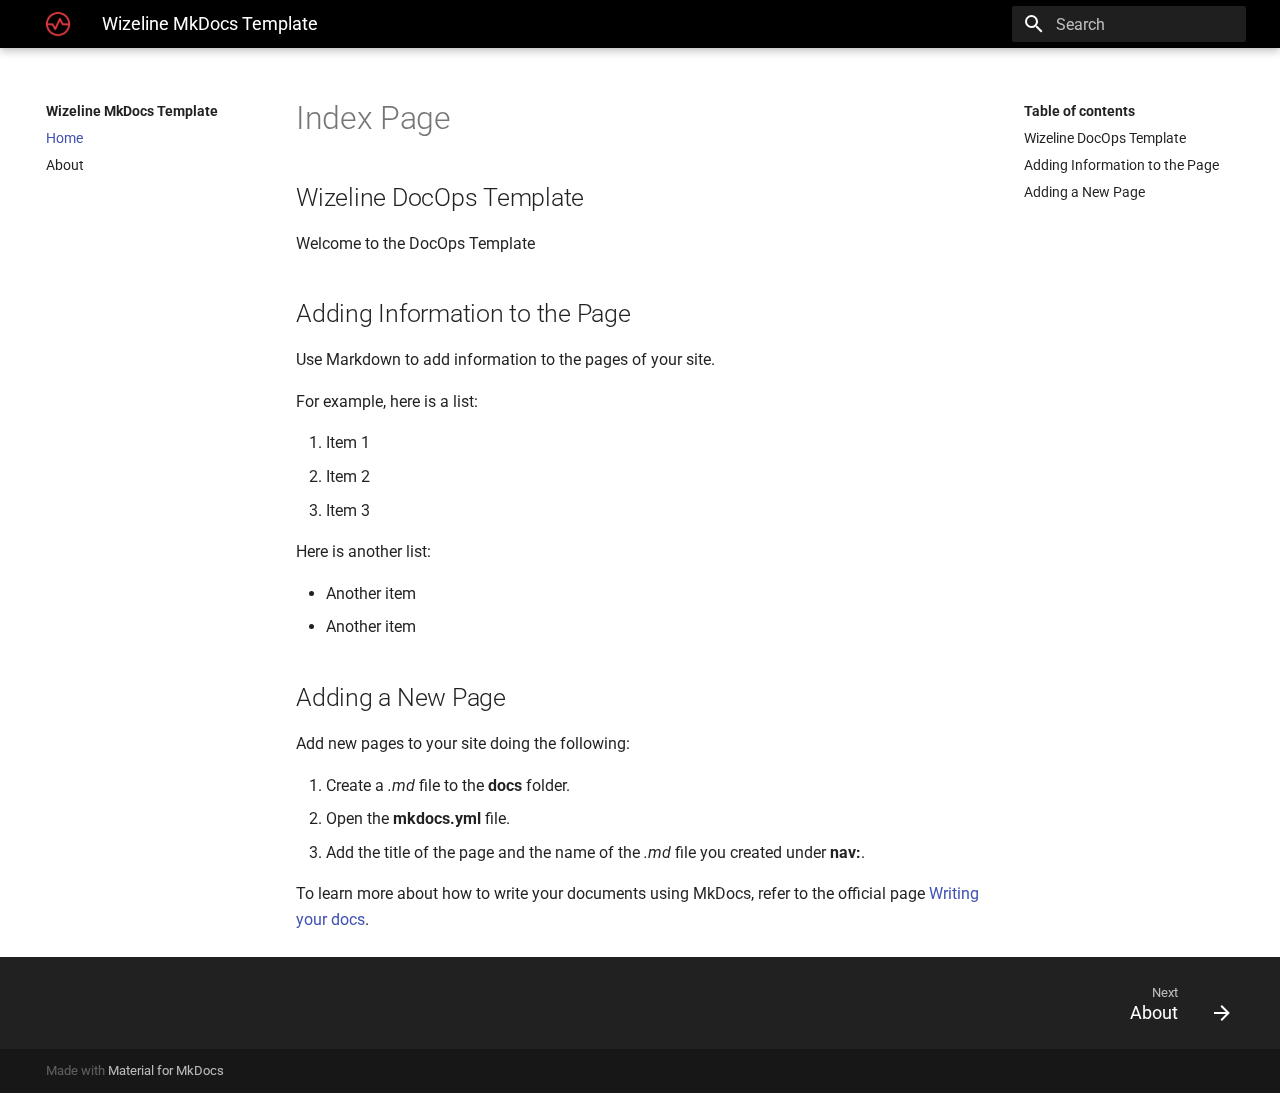
==== docs/index.html @ ec0a1965 "added site files and git ignore" ====
<!doctype html>
<html lang="en" class="no-js">
  <head>
    
      <meta charset="utf-8">
      <meta name="viewport" content="width=device-width,initial-scale=1">
      
      
      
      
      <link rel="icon" href="assets/images/favicon.png">
      <meta name="generator" content="mkdocs-1.1.2, mkdocs-material-7.1.0">
    
    
      
        <title>Wizeline MkDocs Template</title>
      
    
    
      <link rel="stylesheet" href="assets/stylesheets/main.33e2939f.min.css">
      
        
        <link rel="stylesheet" href="assets/stylesheets/palette.ef6f36e2.min.css">
        
          
          
          <meta name="theme-color" content="#000000">
        
      
    
    
    
      
        
        <link rel="preconnect" href="https://fonts.gstatic.com" crossorigin>
        <link rel="stylesheet" href="https://fonts.googleapis.com/css?family=Roboto:300,400,400i,700%7CRoboto+Mono&display=fallback">
        <style>:root{--md-text-font-family:"Roboto";--md-code-font-family:"Roboto Mono"}</style>
      
    
    
    
    
      
    
    
  </head>
  
  
    
    
    
    
    
    <body dir="ltr" data-md-color-scheme="" data-md-color-primary="black" data-md-color-accent="indigo">
  
    
    <script>function __prefix(e){return new URL(".",location).pathname+"."+e}function __get(e,t=localStorage){return JSON.parse(t.getItem(__prefix(e)))}</script>
    
    <input class="md-toggle" data-md-toggle="drawer" type="checkbox" id="__drawer" autocomplete="off">
    <input class="md-toggle" data-md-toggle="search" type="checkbox" id="__search" autocomplete="off">
    <label class="md-overlay" for="__drawer"></label>
    <div data-md-component="skip">
      
        
        <a href="#index-page" class="md-skip">
          Skip to content
        </a>
      
    </div>
    <div data-md-component="announce">
      
    </div>
    
      <header class="md-header" data-md-component="header">
  <nav class="md-header__inner md-grid" aria-label="Header">
    <a href="." title="Wizeline MkDocs Template" class="md-header__button md-logo" aria-label="Wizeline MkDocs Template" data-md-component="logo">
      
  <img src="images/wizeline_isotype.png" alt="logo">

    </a>
    <label class="md-header__button md-icon" for="__drawer">
      <svg xmlns="http://www.w3.org/2000/svg" viewBox="0 0 24 24"><path d="M3 6h18v2H3V6m0 5h18v2H3v-2m0 5h18v2H3v-2z"/></svg>
    </label>
    <div class="md-header__title" data-md-component="header-title">
      <div class="md-header__ellipsis">
        <div class="md-header__topic">
          <span class="md-ellipsis">
            Wizeline MkDocs Template
          </span>
        </div>
        <div class="md-header__topic" data-md-component="header-topic">
          <span class="md-ellipsis">
            
              Home
            
          </span>
        </div>
      </div>
    </div>
    
    
    
      <label class="md-header__button md-icon" for="__search">
        <svg xmlns="http://www.w3.org/2000/svg" viewBox="0 0 24 24"><path d="M9.5 3A6.5 6.5 0 0 1 16 9.5c0 1.61-.59 3.09-1.56 4.23l.27.27h.79l5 5-1.5 1.5-5-5v-.79l-.27-.27A6.516 6.516 0 0 1 9.5 16 6.5 6.5 0 0 1 3 9.5 6.5 6.5 0 0 1 9.5 3m0 2C7 5 5 7 5 9.5S7 14 9.5 14 14 12 14 9.5 12 5 9.5 5z"/></svg>
      </label>
      
<div class="md-search" data-md-component="search" role="dialog">
  <label class="md-search__overlay" for="__search"></label>
  <div class="md-search__inner" role="search">
    <form class="md-search__form" name="search">
      <input type="text" class="md-search__input" name="query" aria-label="Search" placeholder="Search" autocapitalize="off" autocorrect="off" autocomplete="off" spellcheck="false" data-md-component="search-query" data-md-state="active" required>
      <label class="md-search__icon md-icon" for="__search">
        <svg xmlns="http://www.w3.org/2000/svg" viewBox="0 0 24 24"><path d="M9.5 3A6.5 6.5 0 0 1 16 9.5c0 1.61-.59 3.09-1.56 4.23l.27.27h.79l5 5-1.5 1.5-5-5v-.79l-.27-.27A6.516 6.516 0 0 1 9.5 16 6.5 6.5 0 0 1 3 9.5 6.5 6.5 0 0 1 9.5 3m0 2C7 5 5 7 5 9.5S7 14 9.5 14 14 12 14 9.5 12 5 9.5 5z"/></svg>
        <svg xmlns="http://www.w3.org/2000/svg" viewBox="0 0 24 24"><path d="M20 11v2H8l5.5 5.5-1.42 1.42L4.16 12l7.92-7.92L13.5 5.5 8 11h12z"/></svg>
      </label>
      <button type="reset" class="md-search__icon md-icon" aria-label="Clear" tabindex="-1">
        <svg xmlns="http://www.w3.org/2000/svg" viewBox="0 0 24 24"><path d="M19 6.41 17.59 5 12 10.59 6.41 5 5 6.41 10.59 12 5 17.59 6.41 19 12 13.41 17.59 19 19 17.59 13.41 12 19 6.41z"/></svg>
      </button>
    </form>
    <div class="md-search__output">
      <div class="md-search__scrollwrap" data-md-scrollfix>
        <div class="md-search-result" data-md-component="search-result">
          <div class="md-search-result__meta">
            Initializing search
          </div>
          <ol class="md-search-result__list"></ol>
        </div>
      </div>
    </div>
  </div>
</div>
    
    
  </nav>
</header>
    
    <div class="md-container" data-md-component="container">
      
      
        
      
      <main class="md-main" data-md-component="main">
        <div class="md-main__inner md-grid">
          
            
              
              <div class="md-sidebar md-sidebar--primary" data-md-component="sidebar" data-md-type="navigation" >
                <div class="md-sidebar__scrollwrap">
                  <div class="md-sidebar__inner">
                    


<nav class="md-nav md-nav--primary" aria-label="Navigation" data-md-level="0">
  <label class="md-nav__title" for="__drawer">
    <a href="." title="Wizeline MkDocs Template" class="md-nav__button md-logo" aria-label="Wizeline MkDocs Template" data-md-component="logo">
      
  <img src="images/wizeline_isotype.png" alt="logo">

    </a>
    Wizeline MkDocs Template
  </label>
  
  <ul class="md-nav__list" data-md-scrollfix>
    
      
      
      

  
  
    
  
  
    <li class="md-nav__item md-nav__item--active">
      
      <input class="md-nav__toggle md-toggle" data-md-toggle="toc" type="checkbox" id="__toc">
      
        
      
      
        <label class="md-nav__link md-nav__link--active" for="__toc">
          Home
          <span class="md-nav__icon md-icon"></span>
        </label>
      
      <a href="." class="md-nav__link md-nav__link--active">
        Home
      </a>
      
        
<nav class="md-nav md-nav--secondary" aria-label="Table of contents">
  
  
    
  
  
    <label class="md-nav__title" for="__toc">
      <span class="md-nav__icon md-icon"></span>
      Table of contents
    </label>
    <ul class="md-nav__list" data-md-component="toc" data-md-scrollfix>
      
        <li class="md-nav__item">
  <a href="#wizeline-docops-template" class="md-nav__link">
    Wizeline DocOps Template
  </a>
  
</li>
      
        <li class="md-nav__item">
  <a href="#adding-information-to-the-page" class="md-nav__link">
    Adding Information to the Page
  </a>
  
</li>
      
        <li class="md-nav__item">
  <a href="#adding-a-new-page" class="md-nav__link">
    Adding a New Page
  </a>
  
</li>
      
    </ul>
  
</nav>
      
    </li>
  

    
      
      
      

  
  
  
    <li class="md-nav__item">
      <a href="about/" class="md-nav__link">
        About
      </a>
    </li>
  

    
  </ul>
</nav>
                  </div>
                </div>
              </div>
            
            
              
              <div class="md-sidebar md-sidebar--secondary" data-md-component="sidebar" data-md-type="toc" >
                <div class="md-sidebar__scrollwrap">
                  <div class="md-sidebar__inner">
                    
<nav class="md-nav md-nav--secondary" aria-label="Table of contents">
  
  
    
  
  
    <label class="md-nav__title" for="__toc">
      <span class="md-nav__icon md-icon"></span>
      Table of contents
    </label>
    <ul class="md-nav__list" data-md-component="toc" data-md-scrollfix>
      
        <li class="md-nav__item">
  <a href="#wizeline-docops-template" class="md-nav__link">
    Wizeline DocOps Template
  </a>
  
</li>
      
        <li class="md-nav__item">
  <a href="#adding-information-to-the-page" class="md-nav__link">
    Adding Information to the Page
  </a>
  
</li>
      
        <li class="md-nav__item">
  <a href="#adding-a-new-page" class="md-nav__link">
    Adding a New Page
  </a>
  
</li>
      
    </ul>
  
</nav>
                  </div>
                </div>
              </div>
            
          
          <div class="md-content" data-md-component="content">
            <article class="md-content__inner md-typeset">
              
                
                
                <h1 id="index-page">Index Page</h1>
<h2 id="wizeline-docops-template">Wizeline DocOps Template</h2>
<p>Welcome to the DocOps Template</p>
<h2 id="adding-information-to-the-page">Adding Information to the Page</h2>
<p>Use Markdown to add information to the pages of your site.</p>
<p>For example, here is a list:</p>
<ol>
<li>Item 1</li>
<li>Item 2</li>
<li>Item 3</li>
</ol>
<p>Here is another list:</p>
<ul>
<li>Another item</li>
<li>Another item</li>
</ul>
<h2 id="adding-a-new-page">Adding a New Page</h2>
<p>Add new pages to your site doing the following:</p>
<ol>
<li>Create a <em>.md</em> file to the <strong>docs</strong> folder.</li>
<li>Open the <strong>mkdocs.yml</strong> file.</li>
<li>Add the title of the page and the name of the <em>.md</em> file you created under <strong>nav:</strong>.</li>
</ol>
<p>To learn more about how to write your documents using MkDocs, refer to the official page <a href="https://www.mkdocs.org/user-guide/writing-your-docs/">Writing your docs</a>.</p>
                
              
              
                


              
            </article>
          </div>
        </div>
        
      </main>
      
        
<footer class="md-footer">
  
    <nav class="md-footer__inner md-grid" aria-label="Footer">
      
      
        <a href="about/" class="md-footer__link md-footer__link--next" rel="next">
          <div class="md-footer__title">
            <div class="md-ellipsis">
              <span class="md-footer__direction">
                Next
              </span>
              About
            </div>
          </div>
          <div class="md-footer__button md-icon">
            <svg xmlns="http://www.w3.org/2000/svg" viewBox="0 0 24 24"><path d="M4 11v2h12l-5.5 5.5 1.42 1.42L19.84 12l-7.92-7.92L10.5 5.5 16 11H4z"/></svg>
          </div>
        </a>
      
    </nav>
  
  <div class="md-footer-meta md-typeset">
    <div class="md-footer-meta__inner md-grid">
      <div class="md-footer-copyright">
        
        Made with
        <a href="https://squidfunk.github.io/mkdocs-material/" target="_blank" rel="noopener">
          Material for MkDocs
        </a>
        
      </div>
      
    </div>
  </div>
</footer>
      
    </div>
    <div class="md-dialog" data-md-component="dialog">
      <div class="md-dialog__inner md-typeset"></div>
    </div>
    <script id="__config" type="application/json">{"base": ".", "features": [], "translations": {"clipboard.copy": "Copy to clipboard", "clipboard.copied": "Copied to clipboard", "search.config.lang": "en", "search.config.pipeline": "trimmer, stopWordFilter", "search.config.separator": "[\\s\\-]+", "search.placeholder": "Search", "search.result.placeholder": "Type to start searching", "search.result.none": "No matching documents", "search.result.one": "1 matching document", "search.result.other": "# matching documents", "search.result.more.one": "1 more on this page", "search.result.more.other": "# more on this page", "search.result.term.missing": "Missing"}, "search": "assets/javascripts/workers/search.fe42c31b.min.js", "version": null}</script>
    
    
      <script src="assets/javascripts/bundle.d892486b.min.js"></script>
      
    
  </body>
</html>
---- docs/assets/stylesheets/main.33e2939f.min.css ----
@charset "UTF-8";html{box-sizing:border-box;-webkit-text-size-adjust:none;-ms-text-size-adjust:none;text-size-adjust:none}*,:after,:before{box-sizing:inherit}body{margin:0}a,button,input,label{-webkit-tap-highlight-color:transparent}a{color:inherit;text-decoration:none}hr{display:block;box-sizing:initial;height:.05rem;padding:0;overflow:visible;border:0}small{font-size:80%}sub,sup{line-height:1em}img{border-style:none}table{border-collapse:initial;border-spacing:0}td,th{font-weight:400;vertical-align:top}button{margin:0;padding:0;font-size:inherit;background:transparent;border:0}input{border:0;outline:none}:root{--md-default-fg-color:rgba(0,0,0,0.87);--md-default-fg-color--light:rgba(0,0,0,0.54);--md-default-fg-color--lighter:rgba(0,0,0,0.32);--md-default-fg-color--lightest:rgba(0,0,0,0.07);--md-default-bg-color:#fff;--md-default-bg-color--light:hsla(0,0%,100%,0.7);--md-default-bg-color--lighter:hsla(0,0%,100%,0.3);--md-default-bg-color--lightest:hsla(0,0%,100%,0.12);--md-primary-fg-color:#4051b5;--md-primary-fg-color--light:#5d6cc0;--md-primary-fg-color--dark:#303fa1;--md-primary-bg-color:#fff;--md-primary-bg-color--light:hsla(0,0%,100%,0.7);--md-accent-fg-color:#526cfe;--md-accent-fg-color--transparent:rgba(83,108,254,0.1);--md-accent-bg-color:#fff;--md-accent-bg-color--light:hsla(0,0%,100%,0.7)}:root>*{--md-code-fg-color:#36464e;--md-code-bg-color:#f5f5f5;--md-code-hl-color:rgba(255,255,0,0.5);--md-code-hl-number-color:#d52a2a;--md-code-hl-special-color:#db1457;--md-code-hl-function-color:#a846b9;--md-code-hl-constant-color:#6e59d9;--md-code-hl-keyword-color:#3f6ec6;--md-code-hl-string-color:#1c7d4d;--md-code-hl-name-color:var(--md-code-fg-color);--md-code-hl-operator-color:var(--md-default-fg-color--light);--md-code-hl-punctuation-color:var(--md-default-fg-color--light);--md-code-hl-comment-color:var(--md-default-fg-color--light);--md-code-hl-generic-color:var(--md-default-fg-color--light);--md-code-hl-variable-color:var(--md-default-fg-color--light);--md-typeset-color:var(--md-default-fg-color);--md-typeset-a-color:var(--md-primary-fg-color);--md-typeset-mark-color:rgba(255,255,0,0.5);--md-typeset-del-color:rgba(245,80,61,0.15);--md-typeset-ins-color:rgba(11,213,112,0.15);--md-typeset-kbd-color:#fafafa;--md-typeset-kbd-accent-color:#fff;--md-typeset-kbd-border-color:#b8b8b8;--md-admonition-fg-color:var(--md-default-fg-color);--md-admonition-bg-color:var(--md-default-bg-color);--md-footer-fg-color:#fff;--md-footer-fg-color--light:hsla(0,0%,100%,0.7);--md-footer-fg-color--lighter:hsla(0,0%,100%,0.3);--md-footer-bg-color:rgba(0,0,0,0.87);--md-footer-bg-color--dark:rgba(0,0,0,0.32)}.md-icon svg{display:block;width:1.2rem;height:1.2rem;fill:currentColor}body{-webkit-font-smoothing:antialiased;-moz-osx-font-smoothing:grayscale}body,input{font-feature-settings:"kern","liga";font-family:var(--md-text-font-family,_),-apple-system,BlinkMacSystemFont,Helvetica,Arial,sans-serif}body,code,input,kbd,pre{color:var(--md-typeset-color)}code,kbd,pre{font-feature-settings:"kern";font-family:var(--md-code-font-family,_),SFMono-Regular,Consolas,Menlo,monospace}:root{--md-typeset-table--ascending:url("data:image/svg+xml;charset=utf-8,<svg xmlns='http://www.w3.org/2000/svg' viewBox='0 0 24 24'><path d='M11 4h2v12l5.5-5.5 1.42 1.42L12 19.84l-7.92-7.92L5.5 10.5 11 16V4z'/></svg>");--md-typeset-table--descending:url("data:image/svg+xml;charset=utf-8,<svg xmlns='http://www.w3.org/2000/svg' viewBox='0 0 24 24'><path d='M13 20h-2V8l-5.5 5.5-1.42-1.42L12 4.16l7.92 7.92-1.42 1.42L13 8v12z'/></svg>")}.md-typeset{font-size:.8rem;line-height:1.6;-webkit-print-color-adjust:exact;color-adjust:exact}@media print{.md-typeset{font-size:.68rem}}.md-typeset blockquote,.md-typeset dl,.md-typeset figure,.md-typeset ol,.md-typeset pre,.md-typeset ul{display:flow-root;margin:1em 0}.md-typeset h1{margin:0 0 1.25em;color:var(--md-default-fg-color--light);font-size:2em;line-height:1.3}.md-typeset h1,.md-typeset h2{font-weight:300;letter-spacing:-.01em}.md-typeset h2{margin:1.6em 0 .64em;font-size:1.5625em;line-height:1.4}.md-typeset h3{margin:1.6em 0 .8em;font-weight:400;font-size:1.25em;line-height:1.5;letter-spacing:-.01em}.md-typeset h2+h3{margin-top:.8em}.md-typeset h4{margin:1em 0;font-weight:700;letter-spacing:-.01em}.md-typeset h5,.md-typeset h6{margin:1.25em 0;color:var(--md-default-fg-color--light);font-weight:700;font-size:.8em;letter-spacing:-.01em}.md-typeset h5{text-transform:uppercase}.md-typeset hr{display:flow-root;margin:1.5em 0;border-bottom:.05rem solid var(--md-default-fg-color--lightest)}.md-typeset a{color:var(--md-typeset-a-color);word-break:break-word}.md-typeset a,.md-typeset a:before{transition:color 125ms}.md-typeset a:focus,.md-typeset a:hover{color:var(--md-accent-fg-color)}.md-typeset code,.md-typeset kbd,.md-typeset pre{color:var(--md-code-fg-color);direction:ltr}@media print{.md-typeset code,.md-typeset kbd,.md-typeset pre{white-space:pre-wrap}}.md-typeset code{padding:0 .2941176471em;font-size:.85em;word-break:break-word;background-color:var(--md-code-bg-color);border-radius:.1rem;-webkit-box-decoration-break:clone;box-decoration-break:clone}.md-typeset code:not(.focus-visible){outline:none;-webkit-tap-highlight-color:transparent}.md-typeset h1 code,.md-typeset h2 code,.md-typeset h3 code,.md-typeset h4 code,.md-typeset h5 code,.md-typeset h6 code{margin:initial;padding:initial;background-color:initial;box-shadow:none}.md-typeset a code{color:currentColor}.md-typeset pre{position:relative;line-height:1.4}.md-typeset pre>code{display:block;margin:0;padding:.7720588235em 1.1764705882em;overflow:auto;word-break:normal;box-shadow:none;-webkit-box-decoration-break:slice;box-decoration-break:slice;touch-action:auto;scrollbar-width:thin;scrollbar-color:var(--md-default-fg-color--lighter) transparent}.md-typeset pre>code:hover{scrollbar-color:var(--md-accent-fg-color) transparent}.md-typeset pre>code::-webkit-scrollbar{width:.2rem;height:.2rem}.md-typeset pre>code::-webkit-scrollbar-thumb{background-color:var(--md-default-fg-color--lighter)}.md-typeset pre>code::-webkit-scrollbar-thumb:hover{background-color:var(--md-accent-fg-color)}@media screen and (max-width:44.9375em){.md-typeset>pre{margin:1em -.8rem}.md-typeset>pre code{border-radius:0}}.md-typeset kbd{display:inline-block;padding:0 .6666666667em;color:var(--md-default-fg-color);font-size:.75em;vertical-align:text-top;word-break:break-word;background-color:var(--md-typeset-kbd-color);border-radius:.1rem;box-shadow:0 .1rem 0 .05rem var(--md-typeset-kbd-border-color),0 .1rem 0 var(--md-typeset-kbd-border-color),0 -.1rem .2rem var(--md-typeset-kbd-accent-color) inset}.md-typeset mark{color:inherit;word-break:break-word;background-color:var(--md-typeset-mark-color);-webkit-box-decoration-break:clone;box-decoration-break:clone}.md-typeset abbr{text-decoration:none;border-bottom:.05rem dotted var(--md-default-fg-color--light);cursor:help}@media (hover:none){.md-typeset abbr{position:relative}.md-typeset abbr[title]:focus:after,.md-typeset abbr[title]:hover:after{box-shadow:0 2px 2px 0 rgba(0,0,0,.14),0 1px 5px 0 rgba(0,0,0,.12),0 3px 1px -2px rgba(0,0,0,.2);position:absolute;left:0;display:inline-block;width:auto;min-width:-webkit-max-content;min-width:-moz-max-content;min-width:max-content;max-width:80%;margin-top:2em;padding:.2rem .3rem;color:var(--md-default-bg-color);font-size:.7rem;background-color:var(--md-default-fg-color);border-radius:.1rem;content:attr(title)}}.md-typeset small{opacity:.75}.md-typeset sub,.md-typeset sup{margin-left:.078125em}[dir=rtl] .md-typeset sub,[dir=rtl] .md-typeset sup{margin-right:.078125em;margin-left:0}.md-typeset blockquote{padding-left:.6rem;color:var(--md-default-fg-color--light);border-left:.2rem solid var(--md-default-fg-color--lighter)}[dir=rtl] .md-typeset blockquote{padding-right:.6rem;padding-left:0;border-right:.2rem solid var(--md-default-fg-color--lighter);border-left:initial}.md-typeset ul{list-style-type:disc}.md-typeset ol,.md-typeset ul{margin-left:.625em;padding:0}[dir=rtl] .md-typeset ol,[dir=rtl] .md-typeset ul{margin-right:.625em;margin-left:0}.md-typeset ol ol,.md-typeset ul ol{list-style-type:lower-alpha}.md-typeset ol ol ol,.md-typeset ul ol ol{list-style-type:lower-roman}.md-typeset ol li,.md-typeset ul li{margin-bottom:.5em;margin-left:1.25em}[dir=rtl] .md-typeset ol li,[dir=rtl] .md-typeset ul li{margin-right:1.25em;margin-left:0}.md-typeset ol li blockquote,.md-typeset ol li p,.md-typeset ul li blockquote,.md-typeset ul li p{margin:.5em 0}.md-typeset ol li:last-child,.md-typeset ul li:last-child{margin-bottom:0}.md-typeset ol li ol,.md-typeset ol li ul,.md-typeset ul li ol,.md-typeset ul li ul{margin:.5em 0 .5em .625em}[dir=rtl] .md-typeset ol li ol,[dir=rtl] .md-typeset ol li ul,[dir=rtl] .md-typeset ul li ol,[dir=rtl] .md-typeset ul li ul{margin-right:.625em;margin-left:0}.md-typeset dd{margin:1em 0 1.5em 1.875em}[dir=rtl] .md-typeset dd{margin-right:1.875em;margin-left:0}.md-typeset img,.md-typeset svg{max-width:100%;height:auto}.md-typeset img[align=left],.md-typeset svg[align=left]{margin:1em 1em 1em 0}.md-typeset img[align=right],.md-typeset svg[align=right]{margin:1em 0 1em 1em}.md-typeset img[align]:only-child,.md-typeset svg[align]:only-child{margin-top:0}.md-typeset figure{width:-webkit-fit-content;width:-moz-fit-content;width:fit-content;max-width:100%;margin:0 auto;text-align:center}.md-typeset figure img{display:block}.md-typeset figcaption{max-width:24rem;margin:1em auto 2em;font-style:italic}.md-typeset iframe{max-width:100%}.md-typeset table:not([class]){display:inline-block;max-width:100%;overflow:auto;font-size:.64rem;background-color:var(--md-default-bg-color);border-radius:.1rem;box-shadow:0 .2rem .5rem rgba(0,0,0,.05),0 0 .05rem rgba(0,0,0,.1);touch-action:auto}@media print{.md-typeset table:not([class]){display:table}}.md-typeset table:not([class])+*{margin-top:1.5em}.md-typeset table:not([class]) td>:first-child,.md-typeset table:not([class]) th>:first-child{margin-top:0}.md-typeset table:not([class]) td>:last-child,.md-typeset table:not([class]) th>:last-child{margin-bottom:0}.md-typeset table:not([class]) td:not([align]),.md-typeset table:not([class]) th:not([align]){text-align:left}[dir=rtl] .md-typeset table:not([class]) td:not([align]),[dir=rtl] .md-typeset table:not([class]) th:not([align]){text-align:right}.md-typeset table:not([class]) th{min-width:5rem;padding:.9375em 1.25em;color:var(--md-default-bg-color);vertical-align:top;background-color:var(--md-default-fg-color--light)}.md-typeset table:not([class]) th a{color:inherit}.md-typeset table:not([class]) td{padding:.9375em 1.25em;vertical-align:top;border-top:.05rem solid var(--md-default-fg-color--lightest)}.md-typeset table:not([class]) tr{transition:background-color 125ms}.md-typeset table:not([class]) tr:hover{background-color:rgba(0,0,0,.035);box-shadow:0 .05rem 0 var(--md-default-bg-color) inset}.md-typeset table:not([class]) tr:first-child td{border-top:0}.md-typeset table:not([class]) a{word-break:normal}.md-typeset table th[role=columnheader]{cursor:pointer}.md-typeset table th[role=columnheader]:after{display:inline-block;width:1.2em;height:1.2em;margin-left:.5em;vertical-align:sub;-webkit-mask-repeat:no-repeat;mask-repeat:no-repeat;-webkit-mask-size:contain;mask-size:contain;content:""}.md-typeset table th[role=columnheader][aria-sort=ascending]:after{background-color:currentColor;-webkit-mask-image:var(--md-typeset-table--ascending);mask-image:var(--md-typeset-table--ascending)}.md-typeset table th[role=columnheader][aria-sort=descending]:after{background-color:currentColor;-webkit-mask-image:var(--md-typeset-table--descending);mask-image:var(--md-typeset-table--descending)}.md-typeset__scrollwrap{margin:1em -.8rem;overflow-x:auto;touch-action:auto}.md-typeset__table{display:inline-block;margin-bottom:.5em;padding:0 .8rem}@media print{.md-typeset__table{display:block}}html .md-typeset__table table{display:table;width:100%;margin:0;overflow:hidden}html{height:100%;overflow-x:hidden;font-size:125%}@media screen and (min-width:100em){html{font-size:137.5%}}@media screen and (min-width:125em){html{font-size:150%}}body{position:relative;display:flex;flex-direction:column;width:100%;min-height:100%;font-size:.5rem;background-color:var(--md-default-bg-color)}@media print{body{display:block}}@media screen and (max-width:59.9375em){body[data-md-state=lock]{position:fixed}}.md-grid{max-width:61rem;margin-right:auto;margin-left:auto}.md-container{display:flex;flex-direction:column;flex-grow:1}@media print{.md-container{display:block}}.md-main{flex-grow:1}.md-main__inner{display:flex;height:100%;margin-top:1.5rem}.md-ellipsis{overflow:hidden;white-space:nowrap;text-overflow:ellipsis}.md-toggle{display:none}.md-option{position:absolute;width:0;height:0;opacity:0}.md-option:checked+label:not([hidden]){display:block}.md-option.focus-visible+label{outline-style:auto}.md-skip{position:fixed;z-index:-1;margin:.5rem;padding:.3rem .5rem;color:var(--md-default-bg-color);font-size:.64rem;background-color:var(--md-default-fg-color);border-radius:.1rem;transform:translateY(.4rem);opacity:0}.md-skip:focus{z-index:10;transform:translateY(0);opacity:1;transition:transform .25s cubic-bezier(.4,0,.2,1),opacity 175ms 75ms}@page{margin:25mm}.md-announce{overflow:auto;background-color:var(--md-footer-bg-color)}@media print{.md-announce{display:none}}.md-announce__inner{margin:.6rem auto;padding:0 .8rem;color:var(--md-footer-fg-color);font-size:.7rem}:root{--md-clipboard-icon:url("data:image/svg+xml;charset=utf-8,<svg xmlns='http://www.w3.org/2000/svg' viewBox='0 0 24 24'><path d='M19 21H8V7h11m0-2H8a2 2 0 0 0-2 2v14a2 2 0 0 0 2 2h11a2 2 0 0 0 2-2V7a2 2 0 0 0-2-2m-3-4H4a2 2 0 0 0-2 2v14h2V3h12V1z'/></svg>")}.md-clipboard{position:absolute;top:.5em;right:.5em;z-index:1;width:1.5em;height:1.5em;color:var(--md-default-fg-color--lightest);border-radius:.1rem;cursor:pointer;transition:color .25s}@media print{.md-clipboard{display:none}}.md-clipboard:not(.focus-visible){outline:none;-webkit-tap-highlight-color:transparent}:hover>.md-clipboard{color:var(--md-default-fg-color--light)}.md-clipboard:focus,.md-clipboard:hover{color:var(--md-accent-fg-color)}.md-clipboard:after{display:block;width:1.125em;height:1.125em;margin:0 auto;background-color:currentColor;-webkit-mask-image:var(--md-clipboard-icon);mask-image:var(--md-clipboard-icon);-webkit-mask-repeat:no-repeat;mask-repeat:no-repeat;-webkit-mask-size:contain;mask-size:contain;content:""}.md-clipboard--inline{cursor:pointer}.md-clipboard--inline code{transition:color .25s,background-color .25s}.md-clipboard--inline:focus code,.md-clipboard--inline:hover code{color:var(--md-accent-fg-color);background-color:var(--md-accent-fg-color--transparent)}.md-content{flex-grow:1;overflow:hidden;scroll-padding-top:51.2rem}.md-content__inner{margin:0 .8rem 1.2rem;padding-top:.6rem}@media screen and (min-width:76.25em){.md-sidebar--primary:not([hidden])~.md-content>.md-content__inner{margin-left:1.2rem}[dir=rtl] .md-sidebar--primary:not([hidden])~.md-content>.md-content__inner{margin-right:1.2rem;margin-left:.8rem}.md-sidebar--secondary:not([hidden])~.md-content>.md-content__inner{margin-right:1.2rem}[dir=rtl] .md-sidebar--secondary:not([hidden])~.md-content>.md-content__inner{margin-right:.8rem;margin-left:1.2rem}}.md-content__inner:before{display:block;height:.4rem;content:""}.md-content__inner>:last-child{margin-bottom:0}.md-content__button{float:right;margin:.4rem 0 .4rem .4rem;padding:0}@media print{.md-content__button{display:none}}[dir=rtl] .md-content__button{float:left;margin-right:.4rem;margin-left:0}[dir=rtl] .md-content__button svg{transform:scaleX(-1)}.md-typeset .md-content__button{color:var(--md-default-fg-color--lighter)}.md-content__button svg{display:inline;vertical-align:top}.md-dialog{box-shadow:0 2px 2px 0 rgba(0,0,0,.14),0 1px 5px 0 rgba(0,0,0,.12),0 3px 1px -2px rgba(0,0,0,.2);position:fixed;right:.8rem;bottom:.8rem;left:auto;z-index:2;min-width:11.1rem;padding:.4rem .6rem;background-color:var(--md-default-fg-color);border-radius:.1rem;transform:translateY(100%);opacity:0;transition:transform 0ms .4s,opacity .4s;pointer-events:none}@media print{.md-dialog{display:none}}[dir=rtl] .md-dialog{right:auto;left:.8rem}.md-dialog[data-md-state=open]{transform:translateY(0);opacity:1;transition:transform .4s cubic-bezier(.075,.85,.175,1),opacity .4s;pointer-events:auto}.md-dialog__inner{color:var(--md-default-bg-color);font-size:.7rem}.md-typeset .md-button{display:inline-block;padding:.625em 2em;color:var(--md-primary-fg-color);font-weight:700;border:.1rem solid;border-radius:.1rem;transition:color 125ms,background-color 125ms,border-color 125ms}.md-typeset .md-button--primary{color:var(--md-primary-bg-color);background-color:var(--md-primary-fg-color);border-color:var(--md-primary-fg-color)}.md-typeset .md-button:focus,.md-typeset .md-button:hover{color:var(--md-accent-bg-color);background-color:var(--md-accent-fg-color);border-color:var(--md-accent-fg-color)}.md-typeset .md-input{height:1.8rem;padding:0 .6rem;font-size:.8rem;border-radius:.1rem;box-shadow:0 .2rem .5rem rgba(0,0,0,.1),0 .025rem .05rem rgba(0,0,0,.1);transition:box-shadow .25s}.md-typeset .md-input:focus,.md-typeset .md-input:hover{box-shadow:0 .4rem 1rem rgba(0,0,0,.15),0 .025rem .05rem rgba(0,0,0,.15)}.md-typeset .md-input--stretch{width:100%}.md-header{position:-webkit-sticky;position:sticky;top:0;right:0;left:0;z-index:2;color:var(--md-primary-bg-color);background-color:var(--md-primary-fg-color);box-shadow:0 0 .2rem transparent,0 .2rem .4rem transparent}@media print{.md-header{display:none}}.md-header[data-md-state=shadow]{box-shadow:0 0 .2rem rgba(0,0,0,.1),0 .2rem .4rem rgba(0,0,0,.2);transition:transform .25s cubic-bezier(.1,.7,.1,1),box-shadow .25s}.md-header[data-md-state=hidden]{transform:translateY(-100%);transition:transform .25s cubic-bezier(.8,0,.6,1),box-shadow .25s}.md-header .focus-visible{outline-color:currentColor}.md-header__inner{display:flex;align-items:center;padding:0 .2rem}.md-header__button{position:relative;z-index:1;margin:.2rem;padding:.4rem;color:currentColor;vertical-align:middle;cursor:pointer;transition:opacity .25s}.md-header__button:hover{opacity:.7}.md-header__button:not([hidden]){display:inline-block}.md-header__button:not(.focus-visible){outline:none;-webkit-tap-highlight-color:transparent}.md-header__button.md-logo{margin:.2rem;padding:.4rem}@media screen and (max-width:76.1875em){.md-header__button.md-logo{display:none}}.md-header__button.md-logo img,.md-header__button.md-logo svg{display:block;width:1.2rem;height:1.2rem;fill:currentColor}@media screen and (min-width:60em){.md-header__button[for=__search]{display:none}}.no-js .md-header__button[for=__search]{display:none}[dir=rtl] .md-header__button[for=__search] svg{transform:scaleX(-1)}@media screen and (min-width:76.25em){.md-header__button[for=__drawer]{display:none}}.md-header__topic{position:absolute;display:flex;max-width:100%;transition:transform .4s cubic-bezier(.1,.7,.1,1),opacity .15s}.md-header__topic+.md-header__topic{z-index:-1;transform:translateX(1.25rem);opacity:0;transition:transform .4s cubic-bezier(1,.7,.1,.1),opacity .15s;pointer-events:none}[dir=rtl] .md-header__topic+.md-header__topic{transform:translateX(-1.25rem)}.md-header__title{flex-grow:1;height:2.4rem;margin-right:.4rem;margin-left:1rem;font-size:.9rem;line-height:2.4rem}.md-header__title[data-md-state=active] .md-header__topic{z-index:-1;transform:translateX(-1.25rem);opacity:0;transition:transform .4s cubic-bezier(1,.7,.1,.1),opacity .15s;pointer-events:none}[dir=rtl] .md-header__title[data-md-state=active] .md-header__topic{transform:translateX(1.25rem)}.md-header__title[data-md-state=active] .md-header__topic+.md-header__topic{z-index:0;transform:translateX(0);opacity:1;transition:transform .4s cubic-bezier(.1,.7,.1,1),opacity .15s;pointer-events:auto}.md-header__title>.md-header__ellipsis{position:relative;width:100%;height:100%}.md-header__option{display:flex;flex-shrink:0;max-width:100%;white-space:nowrap;transition:max-width 0ms .25s,opacity .25s .25s}[data-md-toggle=search]:checked~.md-header .md-header__option{max-width:0;opacity:0;transition:max-width 0ms,opacity 0ms}.md-header__source{display:none}@media screen and (min-width:60em){.md-header__source{display:block;width:11.7rem;max-width:11.7rem;margin-left:1rem}[dir=rtl] .md-header__source{margin-right:1rem;margin-left:0}}@media screen and (min-width:76.25em){.md-header__source{margin-left:1.4rem}[dir=rtl] .md-header__source{margin-right:1.4rem}}.md-footer{color:var(--md-footer-fg-color);background-color:var(--md-footer-bg-color)}@media print{.md-footer{display:none}}.md-footer__inner{padding:.2rem;overflow:auto}.md-footer__link{display:flex;padding-top:1.4rem;padding-bottom:.4rem;transition:opacity .25s}@media screen and (min-width:45em){.md-footer__link{width:50%}}.md-footer__link:focus,.md-footer__link:hover{opacity:.7}.md-footer__link--prev{float:left}@media screen and (max-width:44.9375em){.md-footer__link--prev{width:25%}.md-footer__link--prev .md-footer__title{display:none}}[dir=rtl] .md-footer__link--prev{float:right}[dir=rtl] .md-footer__link--prev svg{transform:scaleX(-1)}.md-footer__link--next{float:right;text-align:right}@media screen and (max-width:44.9375em){.md-footer__link--next{width:75%}}[dir=rtl] .md-footer__link--next{float:left;text-align:left}[dir=rtl] .md-footer__link--next svg{transform:scaleX(-1)}.md-footer__title{position:relative;flex-grow:1;max-width:calc(100% - 2.4rem);padding:0 1rem;font-size:.9rem;line-height:2.4rem}.md-footer__button{margin:.2rem;padding:.4rem}.md-footer__direction{position:absolute;right:0;left:0;margin-top:-1rem;padding:0 1rem;font-size:.64rem;opacity:.7}.md-footer-meta{background-color:var(--md-footer-bg-color--dark)}.md-footer-meta__inner{display:flex;flex-wrap:wrap;justify-content:space-between;padding:.2rem}html .md-footer-meta.md-typeset a{color:var(--md-footer-fg-color--light)}html .md-footer-meta.md-typeset a:focus,html .md-footer-meta.md-typeset a:hover{color:var(--md-footer-fg-color)}.md-footer-copyright{width:100%;margin:auto .6rem;padding:.4rem 0;color:var(--md-footer-fg-color--lighter);font-size:.64rem}@media screen and (min-width:45em){.md-footer-copyright{width:auto}}.md-footer-copyright__highlight{color:var(--md-footer-fg-color--light)}.md-footer-social{margin:0 .4rem;padding:.2rem 0 .6rem}@media screen and (min-width:45em){.md-footer-social{padding:.6rem 0}}.md-footer-social__link{display:inline-block;width:1.6rem;height:1.6rem;text-align:center}.md-footer-social__link:before{line-height:1.9}.md-footer-social__link svg{max-height:.8rem;vertical-align:-25%;fill:currentColor}:root{--md-nav-icon--prev:url("data:image/svg+xml;charset=utf-8,<svg xmlns='http://www.w3.org/2000/svg' viewBox='0 0 24 24'><path d='M20 11v2H8l5.5 5.5-1.42 1.42L4.16 12l7.92-7.92L13.5 5.5 8 11h12z'/></svg>");--md-nav-icon--next:url("data:image/svg+xml;charset=utf-8,<svg xmlns='http://www.w3.org/2000/svg' viewBox='0 0 24 24'><path d='M8.59 16.58 13.17 12 8.59 7.41 10 6l6 6-6 6-1.41-1.42z'/></svg>");--md-toc-icon:url("data:image/svg+xml;charset=utf-8,<svg xmlns='http://www.w3.org/2000/svg' viewBox='0 0 24 24'><path d='M3 9h14V7H3v2m0 4h14v-2H3v2m0 4h14v-2H3v2m16 0h2v-2h-2v2m0-10v2h2V7h-2m0 6h2v-2h-2v2z'/></svg>")}.md-nav{font-size:.7rem;line-height:1.3}.md-nav__title{display:block;padding:0 .6rem;overflow:hidden;font-weight:700;text-overflow:ellipsis}.md-nav__title .md-nav__button{display:none}.md-nav__title .md-nav__button img{width:auto;height:100%}.md-nav__title .md-nav__button.md-logo img,.md-nav__title .md-nav__button.md-logo svg{display:block;width:2.4rem;height:2.4rem;fill:currentColor}.md-nav__list{margin:0;padding:0;list-style:none}.md-nav__item{padding:0 .6rem}.md-nav__item .md-nav__item{padding-right:0}[dir=rtl] .md-nav__item .md-nav__item{padding-right:.6rem;padding-left:0}.md-nav__link{display:block;margin-top:.625em;overflow:hidden;text-overflow:ellipsis;cursor:pointer;transition:color 125ms;scroll-snap-align:start}.md-nav__link[data-md-state=blur]{color:var(--md-default-fg-color--light)}.md-nav__item .md-nav__link--active{color:var(--md-typeset-a-color)}.md-nav__item--nested>.md-nav__link{color:inherit}.md-nav__link:focus,.md-nav__link:hover{color:var(--md-accent-fg-color)}.md-nav--primary .md-nav__link[for=__toc]{display:none}.md-nav--primary .md-nav__link[for=__toc] .md-icon:after{display:block;width:100%;height:100%;-webkit-mask-image:var(--md-toc-icon);mask-image:var(--md-toc-icon);background-color:currentColor}.md-nav--primary .md-nav__link[for=__toc]~.md-nav,.md-nav__source{display:none}@media screen and (max-width:76.1875em){.md-nav--primary,.md-nav--primary .md-nav{position:absolute;top:0;right:0;left:0;z-index:1;display:flex;flex-direction:column;height:100%;background-color:var(--md-default-bg-color)}.md-nav--primary .md-nav__item,.md-nav--primary .md-nav__title{font-size:.8rem;line-height:1.5}.md-nav--primary .md-nav__title{position:relative;height:5.6rem;padding:3rem .8rem .2rem;color:var(--md-default-fg-color--light);font-weight:400;line-height:2.4rem;white-space:nowrap;background-color:var(--md-default-fg-color--lightest);cursor:pointer}.md-nav--primary .md-nav__title .md-nav__icon{position:absolute;top:.4rem;left:.4rem;display:block;width:1.2rem;height:1.2rem;margin:.2rem}[dir=rtl] .md-nav--primary .md-nav__title .md-nav__icon{right:.4rem;left:auto}.md-nav--primary .md-nav__title .md-nav__icon:after{display:block;width:100%;height:100%;background-color:currentColor;-webkit-mask-image:var(--md-nav-icon--prev);mask-image:var(--md-nav-icon--prev);-webkit-mask-repeat:no-repeat;mask-repeat:no-repeat;-webkit-mask-size:contain;mask-size:contain;content:""}.md-nav--primary .md-nav__title~.md-nav__list{overflow-y:auto;background-color:var(--md-default-bg-color);box-shadow:0 .05rem 0 var(--md-default-fg-color--lightest) inset;-ms-scroll-snap-type:y mandatory;scroll-snap-type:y mandatory;touch-action:pan-y}.md-nav--primary .md-nav__title~.md-nav__list>:first-child{border-top:0}.md-nav--primary .md-nav__title[for=__drawer]{color:var(--md-primary-bg-color);background-color:var(--md-primary-fg-color)}.md-nav--primary .md-nav__title .md-logo{position:absolute;top:.2rem;left:.2rem;display:block;margin:.2rem;padding:.4rem}[dir=rtl] .md-nav--primary .md-nav__title .md-logo{right:.2rem;left:auto}.md-nav--primary .md-nav__list{flex:1}.md-nav--primary .md-nav__item{padding:0;border-top:.05rem solid var(--md-default-fg-color--lightest)}.md-nav--primary .md-nav__item--nested>.md-nav__link{padding-right:2.4rem}[dir=rtl] .md-nav--primary .md-nav__item--nested>.md-nav__link{padding-right:.8rem;padding-left:2.4rem}.md-nav--primary .md-nav__item--active>.md-nav__link{color:var(--md-typeset-a-color)}.md-nav--primary .md-nav__item--active>.md-nav__link:focus,.md-nav--primary .md-nav__item--active>.md-nav__link:hover{color:var(--md-accent-fg-color)}.md-nav--primary .md-nav__link{position:relative;margin-top:0;padding:.6rem .8rem}.md-nav--primary .md-nav__link .md-nav__icon{position:absolute;top:50%;right:.6rem;width:1.2rem;height:1.2rem;margin-top:-.6rem;color:inherit;font-size:1.2rem}[dir=rtl] .md-nav--primary .md-nav__link .md-nav__icon{right:auto;left:.6rem}.md-nav--primary .md-nav__link .md-nav__icon:after{display:block;width:100%;height:100%;background-color:currentColor;-webkit-mask-image:var(--md-nav-icon--next);mask-image:var(--md-nav-icon--next);-webkit-mask-repeat:no-repeat;mask-repeat:no-repeat;-webkit-mask-size:contain;mask-size:contain;content:""}[dir=rtl] .md-nav--primary .md-nav__icon:after{transform:scale(-1)}.md-nav--primary .md-nav--secondary .md-nav__link{position:static}.md-nav--primary .md-nav--secondary .md-nav{position:static;background-color:initial}.md-nav--primary .md-nav--secondary .md-nav .md-nav__link{padding-left:1.4rem}[dir=rtl] .md-nav--primary .md-nav--secondary .md-nav .md-nav__link{padding-right:1.4rem;padding-left:0}.md-nav--primary .md-nav--secondary .md-nav .md-nav .md-nav__link{padding-left:2rem}[dir=rtl] .md-nav--primary .md-nav--secondary .md-nav .md-nav .md-nav__link{padding-right:2rem;padding-left:0}.md-nav--primary .md-nav--secondary .md-nav .md-nav .md-nav .md-nav__link{padding-left:2.6rem}[dir=rtl] .md-nav--primary .md-nav--secondary .md-nav .md-nav .md-nav .md-nav__link{padding-right:2.6rem;padding-left:0}.md-nav--primary .md-nav--secondary .md-nav .md-nav .md-nav .md-nav .md-nav__link{padding-left:3.2rem}[dir=rtl] .md-nav--primary .md-nav--secondary .md-nav .md-nav .md-nav .md-nav .md-nav__link{padding-right:3.2rem;padding-left:0}.md-nav--secondary{background-color:initial}.md-nav__toggle~.md-nav{display:flex;transform:translateX(100%);opacity:0;transition:transform .25s cubic-bezier(.8,0,.6,1),opacity 125ms 50ms}[dir=rtl] .md-nav__toggle~.md-nav{transform:translateX(-100%)}.md-nav__toggle:checked~.md-nav{transform:translateX(0);opacity:1;transition:transform .25s cubic-bezier(.4,0,.2,1),opacity 125ms 125ms}.md-nav__toggle:checked~.md-nav>.md-nav__list{-webkit-backface-visibility:hidden;backface-visibility:hidden}}@media screen and (max-width:59.9375em){.md-nav--primary .md-nav__link[for=__toc]{display:block;padding-right:2.4rem}[dir=rtl] .md-nav--primary .md-nav__link[for=__toc]{padding-right:.8rem;padding-left:2.4rem}.md-nav--primary .md-nav__link[for=__toc] .md-icon:after{content:""}.md-nav--primary .md-nav__link[for=__toc]+.md-nav__link{display:none}.md-nav--primary .md-nav__link[for=__toc]~.md-nav{display:flex}.md-nav__source{display:block;padding:0 .2rem;color:var(--md-primary-bg-color);background-color:var(--md-primary-fg-color--dark)}}@media screen and (min-width:60em) and (max-width:76.1875em){.md-nav--integrated .md-nav__link[for=__toc]{display:block;padding-right:2.4rem;scroll-snap-align:none}[dir=rtl] .md-nav--integrated .md-nav__link[for=__toc]{padding-right:.8rem;padding-left:2.4rem}.md-nav--integrated .md-nav__link[for=__toc] .md-icon:after{content:""}.md-nav--integrated .md-nav__link[for=__toc]+.md-nav__link{display:none}.md-nav--integrated .md-nav__link[for=__toc]~.md-nav{display:flex}}@media screen and (min-width:60em){.md-nav--secondary .md-nav__title[for=__toc]{scroll-snap-align:start}.md-nav--secondary .md-nav__title .md-nav__icon{display:none}}@media screen and (min-width:76.25em){.md-nav{transition:max-height .25s cubic-bezier(.86,0,.07,1)}.md-nav--primary .md-nav__title[for=__drawer]{scroll-snap-align:start}.md-nav--primary .md-nav__title .md-nav__icon,.md-nav__toggle~.md-nav{display:none}.md-nav__toggle:checked~.md-nav,.md-nav__toggle:indeterminate~.md-nav{display:block}.md-nav__item--nested>.md-nav>.md-nav__title{display:none}.md-nav__item--section{display:block;margin:1.25em 0}.md-nav__item--section:last-child{margin-bottom:0}.md-nav__item--section>.md-nav__link{display:none}.md-nav__item--section>.md-nav{display:block}.md-nav__item--section>.md-nav>.md-nav__title{display:block;padding:0;pointer-events:none;scroll-snap-align:start}.md-nav__item--section>.md-nav>.md-nav__list>.md-nav__item{padding:0}.md-nav__icon{float:right;width:.9rem;height:.9rem;transition:transform .25s}[dir=rtl] .md-nav__icon{float:left;transform:rotate(180deg)}.md-nav__icon:after{display:inline-block;width:100%;height:100%;vertical-align:-.1rem;background-color:currentColor;-webkit-mask-image:var(--md-nav-icon--next);mask-image:var(--md-nav-icon--next);-webkit-mask-repeat:no-repeat;mask-repeat:no-repeat;-webkit-mask-size:contain;mask-size:contain;content:""}.md-nav__item--nested .md-nav__toggle:checked~.md-nav__link .md-nav__icon,.md-nav__item--nested .md-nav__toggle:indeterminate~.md-nav__link .md-nav__icon{transform:rotate(90deg)}.md-nav--lifted>.md-nav__list>.md-nav__item,.md-nav--lifted>.md-nav__list>.md-nav__item--nested,.md-nav--lifted>.md-nav__title{display:none}.md-nav--lifted>.md-nav__list>.md-nav__item--active{display:block;padding:0}.md-nav--lifted>.md-nav__list>.md-nav__item--active>.md-nav__link{display:none}.md-nav--lifted>.md-nav__list>.md-nav__item--active>.md-nav>.md-nav__title{display:block;padding:0 .6rem;pointer-events:none;scroll-snap-align:start}.md-nav--lifted>.md-nav__list>.md-nav__item>.md-nav__item{padding-right:.6rem}.md-nav--lifted .md-nav[data-md-level="1"]{display:block}.md-nav--integrated .md-nav__link[for=__toc]~.md-nav{display:block;margin-bottom:1.25em;border-left:.05rem solid var(--md-primary-fg-color)}.md-nav--integrated .md-nav__link[for=__toc]~.md-nav>.md-nav__title{display:none}}:root{--md-search-result-icon:url("data:image/svg+xml;charset=utf-8,<svg xmlns='http://www.w3.org/2000/svg' viewBox='0 0 24 24'><path d='M14 2H6a2 2 0 0 0-2 2v16a2 2 0 0 0 2 2h7c-.41-.25-.8-.56-1.14-.9-.33-.33-.61-.7-.86-1.1H6V4h7v5h5v1.18c.71.16 1.39.43 2 .82V8l-6-6m6.31 16.9c1.33-2.11.69-4.9-1.4-6.22-2.11-1.33-4.91-.68-6.22 1.4-1.34 2.11-.69 4.89 1.4 6.22 1.46.93 3.32.93 4.79.02L22 23.39 23.39 22l-3.08-3.1m-3.81.1a2.5 2.5 0 0 1-2.5-2.5 2.5 2.5 0 0 1 2.5-2.5 2.5 2.5 0 0 1 2.5 2.5 2.5 2.5 0 0 1-2.5 2.5z'/></svg>")}.md-search{position:relative}@media screen and (min-width:60em){.md-search{padding:.2rem 0}}.no-js .md-search{display:none}.md-search__overlay{z-index:1;opacity:0}@media screen and (max-width:59.9375em){.md-search__overlay{position:absolute;top:.2rem;left:-2.2rem;width:2rem;height:2rem;overflow:hidden;background-color:var(--md-default-bg-color);border-radius:1rem;transform-origin:center;transition:transform .3s .1s,opacity .2s .2s;pointer-events:none}[dir=rtl] .md-search__overlay{right:-2.2rem;left:auto}[data-md-toggle=search]:checked~.md-header .md-search__overlay{opacity:1;transition:transform .4s,opacity .1s}}@media screen and (min-width:60em){.md-search__overlay{position:fixed;top:0;left:0;width:0;height:0;background-color:rgba(0,0,0,.54);cursor:pointer;transition:width 0ms .25s,height 0ms .25s,opacity .25s}[dir=rtl] .md-search__overlay{right:0;left:auto}[data-md-toggle=search]:checked~.md-header .md-search__overlay{width:100%;height:200vh;opacity:1;transition:width 0ms,height 0ms,opacity .25s}}@media screen and (max-width:29.9375em){[data-md-toggle=search]:checked~.md-header .md-search__overlay{transform:scale(45)}}@media screen and (min-width:30em) and (max-width:44.9375em){[data-md-toggle=search]:checked~.md-header .md-search__overlay{transform:scale(60)}}@media screen and (min-width:45em) and (max-width:59.9375em){[data-md-toggle=search]:checked~.md-header .md-search__overlay{transform:scale(75)}}.md-search__inner{-webkit-backface-visibility:hidden;backface-visibility:hidden}@media screen and (max-width:59.9375em){.md-search__inner{position:fixed;top:0;left:100%;z-index:2;width:100%;height:100%;transform:translateX(5%);opacity:0;transition:right 0ms .3s,left 0ms .3s,transform .15s cubic-bezier(.4,0,.2,1) .15s,opacity .15s .15s}[data-md-toggle=search]:checked~.md-header .md-search__inner{left:0;transform:translateX(0);opacity:1;transition:right 0ms 0ms,left 0ms 0ms,transform .15s cubic-bezier(.1,.7,.1,1) .15s,opacity .15s .15s}[dir=rtl] [data-md-toggle=search]:checked~.md-header .md-search__inner{right:0;left:auto}html [dir=rtl] .md-search__inner{right:100%;left:auto;transform:translateX(-5%)}}@media screen and (min-width:60em){.md-search__inner{position:relative;float:right;width:11.7rem;padding:.1rem 0;transition:width .25s cubic-bezier(.1,.7,.1,1)}[dir=rtl] .md-search__inner{float:left}}@media screen and (min-width:60em) and (max-width:76.1875em){[data-md-toggle=search]:checked~.md-header .md-search__inner{width:23.4rem}}@media screen and (min-width:76.25em){[data-md-toggle=search]:checked~.md-header .md-search__inner{width:34.4rem}}.md-search__form{position:relative}@media screen and (min-width:60em){.md-search__form{border-radius:.1rem}}.md-search__input{position:relative;z-index:2;padding:0 2.2rem 0 3.6rem;text-overflow:ellipsis;background-color:var(--md-default-bg-color);box-shadow:0 0 .6rem transparent;transition:color .25s,background-color .25s,box-shadow .25s}[dir=rtl] .md-search__input{padding:0 3.6rem 0 2.2rem}.md-search__input::-webkit-input-placeholder{-webkit-transition:color .25s;transition:color .25s}.md-search__input::-moz-placeholder{-moz-transition:color .25s;transition:color .25s}.md-search__input::-ms-input-placeholder{-ms-transition:color .25s;transition:color .25s}.md-search__input::placeholder{transition:color .25s}.md-search__input::-webkit-input-placeholder{color:var(--md-default-fg-color--light)}.md-search__input::-moz-placeholder{color:var(--md-default-fg-color--light)}.md-search__input::-ms-input-placeholder{color:var(--md-default-fg-color--light)}.md-search__input::placeholder,.md-search__input~.md-search__icon{color:var(--md-default-fg-color--light)}.md-search__input::-ms-clear{display:none}[data-md-toggle=search]:checked~.md-header .md-search__input{box-shadow:0 0 .6rem rgba(0,0,0,.07)}@media screen and (max-width:59.9375em){.md-search__input{width:100%;height:2.4rem;font-size:.9rem}}@media screen and (min-width:60em){.md-search__input{width:100%;height:1.8rem;padding-left:2.2rem;color:inherit;font-size:.8rem;background-color:rgba(0,0,0,.26);border-radius:.1rem}[dir=rtl] .md-search__input{padding-right:2.2rem}.md-search__input+.md-search__icon{color:var(--md-primary-bg-color)}.md-search__input::-webkit-input-placeholder{color:var(--md-primary-bg-color--light)}.md-search__input::-moz-placeholder{color:var(--md-primary-bg-color--light)}.md-search__input::-ms-input-placeholder{color:var(--md-primary-bg-color--light)}.md-search__input::placeholder{color:var(--md-primary-bg-color--light)}.md-search__input:hover{background-color:hsla(0,0%,100%,.12)}[data-md-toggle=search]:checked~.md-header .md-search__input{color:var(--md-default-fg-color);text-overflow:clip;background-color:var(--md-default-bg-color);border-radius:.1rem .1rem 0 0}[data-md-toggle=search]:checked~.md-header .md-search__input::-webkit-input-placeholder{color:var(--md-default-fg-color--light)}[data-md-toggle=search]:checked~.md-header .md-search__input::-moz-placeholder{color:var(--md-default-fg-color--light)}[data-md-toggle=search]:checked~.md-header .md-search__input::-ms-input-placeholder{color:var(--md-default-fg-color--light)}[data-md-toggle=search]:checked~.md-header .md-search__input+.md-search__icon,[data-md-toggle=search]:checked~.md-header .md-search__input::placeholder{color:var(--md-default-fg-color--light)}}.md-search__icon{position:absolute;z-index:2;width:1.2rem;height:1.2rem;cursor:pointer;transition:color .25s,opacity .25s}.md-search__icon:hover{opacity:.7}.md-search__icon[for=__search]{top:.3rem;left:.5rem}[dir=rtl] .md-search__icon[for=__search]{right:.5rem;left:auto}[dir=rtl] .md-search__icon[for=__search] svg{transform:scaleX(-1)}@media screen and (max-width:59.9375em){.md-search__icon[for=__search]{top:.6rem;left:.8rem}[dir=rtl] .md-search__icon[for=__search]{right:.8rem;left:auto}.md-search__icon[for=__search] svg:first-child{display:none}}@media screen and (min-width:60em){.md-search__icon[for=__search]{pointer-events:none}.md-search__icon[for=__search] svg:last-child{display:none}}.md-search__icon[type=reset]{top:.3rem;right:.5rem;transform:scale(.75);opacity:0;transition:transform .15s cubic-bezier(.1,.7,.1,1),opacity .15s;pointer-events:none}[dir=rtl] .md-search__icon[type=reset]{right:auto;left:.5rem}@media screen and (max-width:59.9375em){.md-search__icon[type=reset]{top:.6rem;right:.8rem}[dir=rtl] .md-search__icon[type=reset]{right:auto;left:.8rem}}[data-md-toggle=search]:checked~.md-header .md-search__input:valid~.md-search__icon[type=reset]{transform:scale(1);opacity:1;pointer-events:auto}[data-md-toggle=search]:checked~.md-header .md-search__input:valid~.md-search__icon[type=reset]:hover{opacity:.7}.md-search__output{position:absolute;z-index:1;width:100%;overflow:hidden;border-radius:0 0 .1rem .1rem}@media screen and (max-width:59.9375em){.md-search__output{top:2.4rem;bottom:0}}@media screen and (min-width:60em){.md-search__output{top:1.9rem;opacity:0;transition:opacity .4s}[data-md-toggle=search]:checked~.md-header .md-search__output{box-shadow:0 6px 10px 0 rgba(0,0,0,.14),0 1px 18px 0 rgba(0,0,0,.12),0 3px 5px -1px rgba(0,0,0,.4);opacity:1}}.md-search__scrollwrap{height:100%;overflow-y:auto;background-color:var(--md-default-bg-color);-webkit-backface-visibility:hidden;backface-visibility:hidden;touch-action:pan-y}@media (-webkit-max-device-pixel-ratio:1), (max-resolution:1dppx){.md-search__scrollwrap{transform:translateZ(0)}}@media screen and (min-width:60em) and (max-width:76.1875em){.md-search__scrollwrap{width:23.4rem}}@media screen and (min-width:76.25em){.md-search__scrollwrap{width:34.4rem}}@media screen and (min-width:60em){.md-search__scrollwrap{max-height:0;scrollbar-width:thin;scrollbar-color:var(--md-default-fg-color--lighter) transparent}[data-md-toggle=search]:checked~.md-header .md-search__scrollwrap{max-height:75vh}.md-search__scrollwrap:hover{scrollbar-color:var(--md-accent-fg-color) transparent}.md-search__scrollwrap::-webkit-scrollbar{width:.2rem;height:.2rem}.md-search__scrollwrap::-webkit-scrollbar-thumb{background-color:var(--md-default-fg-color--lighter)}.md-search__scrollwrap::-webkit-scrollbar-thumb:hover{background-color:var(--md-accent-fg-color)}}.md-search-result{color:var(--md-default-fg-color);word-break:break-word}.md-search-result__meta{padding:0 .8rem;color:var(--md-default-fg-color--light);font-size:.64rem;line-height:1.8rem;background-color:var(--md-default-fg-color--lightest);scroll-snap-align:start}@media screen and (min-width:60em){.md-search-result__meta{padding-left:2.2rem}[dir=rtl] .md-search-result__meta{padding-right:2.2rem;padding-left:0}}.md-search-result__list{margin:0;padding:0;list-style:none}.md-search-result__item{box-shadow:0 -.05rem 0 var(--md-default-fg-color--lightest)}.md-search-result__item:first-child{box-shadow:none}.md-search-result__link{display:block;outline:none;transition:background-color .25s;scroll-snap-align:start}.md-search-result__link:focus,.md-search-result__link:hover{background-color:var(--md-accent-fg-color--transparent)}.md-search-result__link:last-child p:last-child{margin-bottom:.6rem}.md-search-result__more summary{display:block;padding:.75em .8rem;color:var(--md-typeset-a-color);font-size:.64rem;outline:0;cursor:pointer;transition:color .25s,background-color .25s;scroll-snap-align:start}@media screen and (min-width:60em){.md-search-result__more summary{padding-left:2.2rem}[dir=rtl] .md-search-result__more summary{padding-right:2.2rem;padding-left:.8rem}}.md-search-result__more summary:focus,.md-search-result__more summary:hover{color:var(--md-accent-fg-color);background-color:var(--md-accent-fg-color--transparent)}.md-search-result__more summary::-webkit-details-marker,.md-search-result__more summary::marker{display:none}.md-search-result__more summary~*>*{opacity:.65}.md-search-result__article{position:relative;padding:0 .8rem;overflow:hidden}@media screen and (min-width:60em){.md-search-result__article{padding-left:2.2rem}[dir=rtl] .md-search-result__article{padding-right:2.2rem;padding-left:.8rem}}.md-search-result__article--document .md-search-result__title{margin:.55rem 0;font-weight:400;font-size:.8rem;line-height:1.4}.md-search-result__icon{position:absolute;left:0;width:1.2rem;height:1.2rem;margin:.5rem;color:var(--md-default-fg-color--light)}@media screen and (max-width:59.9375em){.md-search-result__icon{display:none}}.md-search-result__icon:after{display:inline-block;width:100%;height:100%;background-color:currentColor;-webkit-mask-image:var(--md-search-result-icon);mask-image:var(--md-search-result-icon);-webkit-mask-repeat:no-repeat;mask-repeat:no-repeat;-webkit-mask-size:contain;mask-size:contain;content:""}[dir=rtl] .md-search-result__icon{right:0;left:auto}[dir=rtl] .md-search-result__icon:after{transform:scaleX(-1)}.md-search-result__title{margin:.5em 0;font-weight:700;font-size:.64rem;line-height:1.6}.md-search-result__teaser{display:-webkit-box;max-height:2rem;margin:.5em 0;overflow:hidden;color:var(--md-default-fg-color--light);font-size:.64rem;line-height:1.6;text-overflow:ellipsis;-webkit-box-orient:vertical;-webkit-line-clamp:2}@media screen and (max-width:44.9375em){.md-search-result__teaser{max-height:3rem;-webkit-line-clamp:3}}@media screen and (min-width:60em) and (max-width:76.1875em){.md-search-result__teaser{max-height:3rem;-webkit-line-clamp:3}}.md-search-result__teaser mark{text-decoration:underline;background-color:initial}.md-search-result__terms{margin:.5em 0;font-size:.64rem;font-style:italic}.md-search-result mark{color:var(--md-accent-fg-color);background-color:initial}.md-select{position:relative;z-index:1}.md-select__inner{position:absolute;top:calc(100% - .2rem);left:50%;max-height:0;margin-top:.2rem;color:var(--md-default-fg-color);background-color:var(--md-default-bg-color);border-radius:.1rem;box-shadow:0 .2rem .5rem rgba(0,0,0,.1),0 0 .05rem rgba(0,0,0,.25);transform:translate3d(-50%,.3rem,0);opacity:0;transition:transform .25s 375ms,opacity .25s .25s,max-height 0ms .5s}.md-select:focus-within .md-select__inner,.md-select:hover .md-select__inner{max-height:10rem;transform:translate3d(-50%,0,0);opacity:1;transition:transform .25s cubic-bezier(.1,.7,.1,1),opacity .25s,max-height .25s}.md-select__inner:after{position:absolute;top:0;left:50%;width:0;height:0;margin-top:-.2rem;margin-left:-.2rem;border-left:.2rem solid transparent;border-right:.2rem solid transparent;border-top:0;border-bottom:.2rem solid transparent;border-bottom-color:var(--md-default-bg-color);content:""}.md-select__list{max-height:inherit;margin:0;padding:0;overflow:auto;font-size:.8rem;list-style-type:none;border-radius:.1rem}.md-select__item{line-height:1.8rem}.md-select__link{display:block;width:100%;padding-right:1.2rem;padding-left:.6rem;cursor:pointer;transition:background-color .25s,color .25s;scroll-snap-align:start}[dir=rtl] .md-select__link{padding-right:.6rem;padding-left:1.2rem}.md-select__link:focus,.md-select__link:hover{background-color:var(--md-default-fg-color--lightest)}.md-sidebar{position:-webkit-sticky;position:sticky;top:2.4rem;flex-shrink:0;align-self:flex-start;width:12.1rem;padding:1.2rem 0}@media print{.md-sidebar{display:none}}@media screen and (max-width:76.1875em){.md-sidebar--primary{position:fixed;top:0;left:-12.1rem;z-index:3;display:block;width:12.1rem;height:100%;background-color:var(--md-default-bg-color);transform:translateX(0);transition:transform .25s cubic-bezier(.4,0,.2,1),box-shadow .25s}[dir=rtl] .md-sidebar--primary{right:-12.1rem;left:auto}[data-md-toggle=drawer]:checked~.md-container .md-sidebar--primary{box-shadow:0 8px 10px 1px rgba(0,0,0,.14),0 3px 14px 2px rgba(0,0,0,.12),0 5px 5px -3px rgba(0,0,0,.4);transform:translateX(12.1rem)}[dir=rtl] [data-md-toggle=drawer]:checked~.md-container .md-sidebar--primary{transform:translateX(-12.1rem)}.md-sidebar--primary .md-sidebar__scrollwrap{position:absolute;top:0;right:0;bottom:0;left:0;margin:0;-ms-scroll-snap-type:none;scroll-snap-type:none;overflow:hidden}}@media screen and (min-width:76.25em){.md-sidebar{height:0}.no-js .md-sidebar{height:auto}}.md-sidebar--secondary{display:none;order:2}@media screen and (min-width:60em){.md-sidebar--secondary{height:0}.no-js .md-sidebar--secondary{height:auto}.md-sidebar--secondary:not([hidden]){display:block}.md-sidebar--secondary .md-sidebar__scrollwrap{touch-action:pan-y}}.md-sidebar__scrollwrap{margin:0 .2rem;overflow-y:auto;-webkit-backface-visibility:hidden;backface-visibility:hidden;scrollbar-width:thin;scrollbar-color:var(--md-default-fg-color--lighter) transparent}.md-sidebar__scrollwrap:hover{scrollbar-color:var(--md-accent-fg-color) transparent}.md-sidebar__scrollwrap::-webkit-scrollbar{width:.2rem;height:.2rem}.md-sidebar__scrollwrap::-webkit-scrollbar-thumb{background-color:var(--md-default-fg-color--lighter)}.md-sidebar__scrollwrap::-webkit-scrollbar-thumb:hover{background-color:var(--md-accent-fg-color)}@media screen and (max-width:76.1875em){.md-overlay{position:fixed;top:0;z-index:3;width:0;height:0;background-color:rgba(0,0,0,.54);opacity:0;transition:width 0ms .25s,height 0ms .25s,opacity .25s}[data-md-toggle=drawer]:checked~.md-overlay{width:100%;height:100%;opacity:1;transition:width 0ms,height 0ms,opacity .25s}}@-webkit-keyframes md-source__facts--done{0%{height:0}to{height:.65rem}}@keyframes md-source__facts--done{0%{height:0}to{height:.65rem}}@-webkit-keyframes md-source__fact--done{0%{transform:translateY(100%);opacity:0}50%{opacity:0}to{transform:translateY(0);opacity:1}}@keyframes md-source__fact--done{0%{transform:translateY(100%);opacity:0}50%{opacity:0}to{transform:translateY(0);opacity:1}}:root{--md-source-forks-icon:url("data:image/svg+xml;charset=utf-8,<svg xmlns='http://www.w3.org/2000/svg' viewBox='0 0 16 16'><path fill-rule='evenodd' d='M5 3.25a.75.75 0 1 1-1.5 0 .75.75 0 0 1 1.5 0zm0 2.122a2.25 2.25 0 1 0-1.5 0v.878A2.25 2.25 0 0 0 5.75 8.5h1.5v2.128a2.251 2.251 0 1 0 1.5 0V8.5h1.5a2.25 2.25 0 0 0 2.25-2.25v-.878a2.25 2.25 0 1 0-1.5 0v.878a.75.75 0 0 1-.75.75h-4.5A.75.75 0 0 1 5 6.25v-.878zm3.75 7.378a.75.75 0 1 1-1.5 0 .75.75 0 0 1 1.5 0zm3-8.75a.75.75 0 1 0 0-1.5.75.75 0 0 0 0 1.5z'/></svg>");--md-source-repositories-icon:url("data:image/svg+xml;charset=utf-8,<svg xmlns='http://www.w3.org/2000/svg' viewBox='0 0 16 16'><path fill-rule='evenodd' d='M2 2.5A2.5 2.5 0 0 1 4.5 0h8.75a.75.75 0 0 1 .75.75v12.5a.75.75 0 0 1-.75.75h-2.5a.75.75 0 1 1 0-1.5h1.75v-2h-8a1 1 0 0 0-.714 1.7.75.75 0 0 1-1.072 1.05A2.495 2.495 0 0 1 2 11.5v-9zm10.5-1V9h-8c-.356 0-.694.074-1 .208V2.5a1 1 0 0 1 1-1h8zM5 12.25v3.25a.25.25 0 0 0 .4.2l1.45-1.087a.25.25 0 0 1 .3 0L8.6 15.7a.25.25 0 0 0 .4-.2v-3.25a.25.25 0 0 0-.25-.25h-3.5a.25.25 0 0 0-.25.25z'/></svg>");--md-source-stars-icon:url("data:image/svg+xml;charset=utf-8,<svg xmlns='http://www.w3.org/2000/svg' viewBox='0 0 16 16'><path fill-rule='evenodd' d='M8 .25a.75.75 0 0 1 .673.418l1.882 3.815 4.21.612a.75.75 0 0 1 .416 1.279l-3.046 2.97.719 4.192a.75.75 0 0 1-1.088.791L8 12.347l-3.766 1.98a.75.75 0 0 1-1.088-.79l.72-4.194L.818 6.374a.75.75 0 0 1 .416-1.28l4.21-.611L7.327.668A.75.75 0 0 1 8 .25zm0 2.445L6.615 5.5a.75.75 0 0 1-.564.41l-3.097.45 2.24 2.184a.75.75 0 0 1 .216.664l-.528 3.084 2.769-1.456a.75.75 0 0 1 .698 0l2.77 1.456-.53-3.084a.75.75 0 0 1 .216-.664l2.24-2.183-3.096-.45a.75.75 0 0 1-.564-.41L8 2.694v.001z'/></svg>");--md-source-version-icon:url("data:image/svg+xml;charset=utf-8,<svg xmlns='http://www.w3.org/2000/svg' viewBox='0 0 16 16'><path fill-rule='evenodd' d='M2.5 7.775V2.75a.25.25 0 0 1 .25-.25h5.025a.25.25 0 0 1 .177.073l6.25 6.25a.25.25 0 0 1 0 .354l-5.025 5.025a.25.25 0 0 1-.354 0l-6.25-6.25a.25.25 0 0 1-.073-.177zm-1.5 0V2.75C1 1.784 1.784 1 2.75 1h5.025c.464 0 .91.184 1.238.513l6.25 6.25a1.75 1.75 0 0 1 0 2.474l-5.026 5.026a1.75 1.75 0 0 1-2.474 0l-6.25-6.25A1.75 1.75 0 0 1 1 7.775zM6 5a1 1 0 1 0 0 2 1 1 0 0 0 0-2z'/></svg>")}.md-source{display:block;font-size:.65rem;line-height:1.2;white-space:nowrap;-webkit-backface-visibility:hidden;backface-visibility:hidden;transition:opacity .25s}.md-source:hover{opacity:.7}.md-source__icon{display:inline-block;width:2rem;height:2.4rem;vertical-align:middle}.md-source__icon svg{margin-top:.6rem;margin-left:.6rem}[dir=rtl] .md-source__icon svg{margin-right:.6rem;margin-left:0}.md-source__icon+.md-source__repository{margin-left:-2rem;padding-left:2rem}[dir=rtl] .md-source__icon+.md-source__repository{margin-right:-2rem;margin-left:0;padding-right:2rem;padding-left:0}.md-source__repository{display:inline-block;max-width:calc(100% - 1.2rem);margin-left:.6rem;overflow:hidden;text-overflow:ellipsis;vertical-align:middle}.md-source__facts{margin:.1rem 0 0;padding:0;overflow:hidden;font-size:.55rem;list-style-type:none;opacity:.75}[data-md-state=done] .md-source__facts{-webkit-animation:md-source__facts--done .25s ease-in;animation:md-source__facts--done .25s ease-in}.md-source__fact{display:inline-block}[data-md-state=done] .md-source__fact{-webkit-animation:md-source__fact--done .4s ease-out;animation:md-source__fact--done .4s ease-out}.md-source__fact:before{display:inline-block;width:.6rem;height:.6rem;margin-right:.1rem;vertical-align:text-top;background-color:currentColor;-webkit-mask-repeat:no-repeat;mask-repeat:no-repeat;-webkit-mask-size:contain;mask-size:contain;content:""}.md-source__fact:nth-child(1n+2):before{margin-left:.4rem}[dir=rtl] .md-source__fact{margin-right:0;margin-left:.1rem}[dir=rtl] .md-source__fact:nth-child(1n+2):before{margin-right:.4rem;margin-left:0}.md-source__fact--version:before{-webkit-mask-image:var(--md-source-version-icon);mask-image:var(--md-source-version-icon)}.md-source__fact--stars:before{-webkit-mask-image:var(--md-source-stars-icon);mask-image:var(--md-source-stars-icon)}.md-source__fact--forks:before{-webkit-mask-image:var(--md-source-forks-icon);mask-image:var(--md-source-forks-icon)}.md-source__fact--repositories:before{-webkit-mask-image:var(--md-source-repositories-icon);mask-image:var(--md-source-repositories-icon)}.md-tabs{width:100%;overflow:auto;color:var(--md-primary-bg-color);background-color:var(--md-primary-fg-color)}@media print{.md-tabs{display:none}}@media screen and (max-width:76.1875em){.md-tabs{display:none}}.md-tabs[data-md-state=hidden]{pointer-events:none}.md-tabs__list{margin:0 0 0 .2rem;padding:0;white-space:nowrap;list-style:none;contain:content}[dir=rtl] .md-tabs__list{margin-right:.2rem;margin-left:0}.md-tabs__item{display:inline-block;height:2.4rem;padding-right:.6rem;padding-left:.6rem}.md-tabs__link{display:block;margin-top:.8rem;font-size:.7rem;-webkit-backface-visibility:hidden;backface-visibility:hidden;opacity:.7;transition:transform .4s cubic-bezier(.1,.7,.1,1),opacity .25s}.md-tabs__link--active,.md-tabs__link:focus,.md-tabs__link:hover{color:inherit;opacity:1}.md-tabs__item:nth-child(2) .md-tabs__link{transition-delay:20ms}.md-tabs__item:nth-child(3) .md-tabs__link{transition-delay:40ms}.md-tabs__item:nth-child(4) .md-tabs__link{transition-delay:60ms}.md-tabs__item:nth-child(5) .md-tabs__link{transition-delay:80ms}.md-tabs__item:nth-child(6) .md-tabs__link{transition-delay:.1s}.md-tabs__item:nth-child(7) .md-tabs__link{transition-delay:.12s}.md-tabs__item:nth-child(8) .md-tabs__link{transition-delay:.14s}.md-tabs__item:nth-child(9) .md-tabs__link{transition-delay:.16s}.md-tabs__item:nth-child(10) .md-tabs__link{transition-delay:.18s}.md-tabs__item:nth-child(11) .md-tabs__link{transition-delay:.2s}.md-tabs__item:nth-child(12) .md-tabs__link{transition-delay:.22s}.md-tabs__item:nth-child(13) .md-tabs__link{transition-delay:.24s}.md-tabs__item:nth-child(14) .md-tabs__link{transition-delay:.26s}.md-tabs__item:nth-child(15) .md-tabs__link{transition-delay:.28s}.md-tabs__item:nth-child(16) .md-tabs__link{transition-delay:.3s}.md-tabs[data-md-state=hidden] .md-tabs__link{transform:translateY(50%);opacity:0;transition:transform 0ms .1s,opacity .1s}.md-top{position:-webkit-sticky;position:sticky;bottom:.4rem;z-index:1;float:right;margin:-2.8rem .4rem .4rem;padding:.4rem;color:var(--md-primary-bg-color);background:var(--md-primary-fg-color);border-radius:100%;outline:none;box-shadow:0 .2rem .5rem rgba(0,0,0,.1),0 .025rem .05rem rgba(0,0,0,.1);transform:translateY(0);transition:opacity 125ms,transform 125ms cubic-bezier(.4,0,.2,1),background-color 125ms}[dir=rtl] .md-top{float:left}.md-top[data-md-state=hidden]{transform:translateY(-.2rem);opacity:0}.md-top:focus,.md-top:hover{background:var(--md-accent-fg-color);transform:scale(1.1)}:root{--md-version-icon:url("data:image/svg+xml;charset=utf-8,<svg xmlns='http://www.w3.org/2000/svg' viewBox='0 0 320 512'><path d='M31.3 192h257.3c17.8 0 26.7 21.5 14.1 34.1L174.1 354.8c-7.8 7.8-20.5 7.8-28.3 0L17.2 226.1C4.6 213.5 13.5 192 31.3 192z'/></svg>")}.md-version{flex-shrink:0;height:2.4rem;font-size:.8rem}.md-version__current{position:relative;top:.05rem;margin-right:.4rem;margin-left:1.4rem}[dir=rtl] .md-version__current{margin-right:1.4rem;margin-left:.4rem}.md-version__current:after{display:inline-block;width:.4rem;height:.6rem;margin-left:.4rem;background-color:currentColor;-webkit-mask-image:var(--md-version-icon);mask-image:var(--md-version-icon);-webkit-mask-repeat:no-repeat;mask-repeat:no-repeat;content:""}[dir=rtl] .md-version__current:after{margin-right:.4rem;margin-left:0}.md-version__list{position:absolute;top:.15rem;z-index:1;max-height:1.8rem;margin:.2rem .8rem;padding:0;overflow:auto;color:var(--md-default-fg-color);list-style-type:none;background-color:var(--md-default-bg-color);border-radius:.1rem;box-shadow:0 .2rem .5rem rgba(0,0,0,.1),0 0 .05rem rgba(0,0,0,.25);opacity:0;transition:max-height 0ms .5s,opacity .25s .25s;-ms-scroll-snap-type:y mandatory;scroll-snap-type:y mandatory}.md-version__list:focus-within,.md-version__list:hover{max-height:10rem;opacity:1;transition:max-height .25s,opacity .25s}.md-version__item{line-height:1.8rem}.md-version__link{display:block;width:100%;padding-right:1.2rem;padding-left:.6rem;white-space:nowrap;cursor:pointer;transition:color .25s,background-color .25s;scroll-snap-align:start}[dir=rtl] .md-version__link{padding-right:.6rem;padding-left:1.2rem}.md-version__link:focus,.md-version__link:hover{background-color:var(--md-default-fg-color--lightest)}:root{--md-admonition-icon--note:url("data:image/svg+xml;charset=utf-8,<svg xmlns='http://www.w3.org/2000/svg' viewBox='0 0 24 24'><path d='M20.71 7.04c.39-.39.39-1.04 0-1.41l-2.34-2.34c-.37-.39-1.02-.39-1.41 0l-1.84 1.83 3.75 3.75M3 17.25V21h3.75L17.81 9.93l-3.75-3.75L3 17.25z'/></svg>");--md-admonition-icon--abstract:url("data:image/svg+xml;charset=utf-8,<svg xmlns='http://www.w3.org/2000/svg' viewBox='0 0 24 24'><path d='M4 5h16v2H4V5m0 4h16v2H4V9m0 4h16v2H4v-2m0 4h10v2H4v-2z'/></svg>");--md-admonition-icon--info:url("data:image/svg+xml;charset=utf-8,<svg xmlns='http://www.w3.org/2000/svg' viewBox='0 0 24 24'><path d='M13 9h-2V7h2m0 10h-2v-6h2m-1-9A10 10 0 0 0 2 12a10 10 0 0 0 10 10 10 10 0 0 0 10-10A10 10 0 0 0 12 2z'/></svg>");--md-admonition-icon--tip:url("data:image/svg+xml;charset=utf-8,<svg xmlns='http://www.w3.org/2000/svg' viewBox='0 0 24 24'><path d='M17.66 11.2c-.23-.3-.51-.56-.77-.82-.67-.6-1.43-1.03-2.07-1.66C13.33 7.26 13 4.85 13.95 3c-.95.23-1.78.75-2.49 1.32-2.59 2.08-3.61 5.75-2.39 8.9.04.1.08.2.08.33 0 .22-.15.42-.35.5-.23.1-.47.04-.66-.12a.58.58 0 0 1-.14-.17c-1.13-1.43-1.31-3.48-.55-5.12C5.78 10 4.87 12.3 5 14.47c.06.5.12 1 .29 1.5.14.6.41 1.2.71 1.73 1.08 1.73 2.95 2.97 4.96 3.22 2.14.27 4.43-.12 6.07-1.6 1.83-1.66 2.47-4.32 1.53-6.6l-.13-.26c-.21-.46-.77-1.26-.77-1.26m-3.16 6.3c-.28.24-.74.5-1.1.6-1.12.4-2.24-.16-2.9-.82 1.19-.28 1.9-1.16 2.11-2.05.17-.8-.15-1.46-.28-2.23-.12-.74-.1-1.37.17-2.06.19.38.39.76.63 1.06.77 1 1.98 1.44 2.24 2.8.04.14.06.28.06.43.03.82-.33 1.72-.93 2.27z'/></svg>");--md-admonition-icon--success:url("data:image/svg+xml;charset=utf-8,<svg xmlns='http://www.w3.org/2000/svg' viewBox='0 0 24 24'><path d='M12 2C6.5 2 2 6.5 2 12s4.5 10 10 10 10-4.5 10-10S17.5 2 12 2m-2 15-5-5 1.41-1.41L10 14.17l7.59-7.59L19 8l-9 9z'/></svg>");--md-admonition-icon--question:url("data:image/svg+xml;charset=utf-8,<svg xmlns='http://www.w3.org/2000/svg' viewBox='0 0 24 24'><path d='m15.07 11.25-.9.92C13.45 12.89 13 13.5 13 15h-2v-.5c0-1.11.45-2.11 1.17-2.83l1.24-1.26c.37-.36.59-.86.59-1.41a2 2 0 0 0-2-2 2 2 0 0 0-2 2H8a4 4 0 0 1 4-4 4 4 0 0 1 4 4 3.2 3.2 0 0 1-.93 2.25M13 19h-2v-2h2M12 2A10 10 0 0 0 2 12a10 10 0 0 0 10 10 10 10 0 0 0 10-10c0-5.53-4.5-10-10-10z'/></svg>");--md-admonition-icon--warning:url("data:image/svg+xml;charset=utf-8,<svg xmlns='http://www.w3.org/2000/svg' viewBox='0 0 24 24'><path d='M13 14h-2V9h2m0 9h-2v-2h2M1 21h22L12 2 1 21z'/></svg>");--md-admonition-icon--failure:url("data:image/svg+xml;charset=utf-8,<svg xmlns='http://www.w3.org/2000/svg' viewBox='0 0 24 24'><path d='M12 2c5.53 0 10 4.47 10 10s-4.47 10-10 10S2 17.53 2 12 6.47 2 12 2m3.59 5L12 10.59 8.41 7 7 8.41 10.59 12 7 15.59 8.41 17 12 13.41 15.59 17 17 15.59 13.41 12 17 8.41 15.59 7z'/></svg>");--md-admonition-icon--danger:url("data:image/svg+xml;charset=utf-8,<svg xmlns='http://www.w3.org/2000/svg' viewBox='0 0 24 24'><path d='m11.5 20 4.86-9.73H13V4l-5 9.73h3.5V20M12 2c2.75 0 5.1 1 7.05 2.95C21 6.9 22 9.25 22 12s-1 5.1-2.95 7.05C17.1 21 14.75 22 12 22s-5.1-1-7.05-2.95C3 17.1 2 14.75 2 12s1-5.1 2.95-7.05C6.9 3 9.25 2 12 2z'/></svg>");--md-admonition-icon--bug:url("data:image/svg+xml;charset=utf-8,<svg xmlns='http://www.w3.org/2000/svg' viewBox='0 0 24 24'><path d='M14 12h-4v-2h4m0 6h-4v-2h4m6-6h-2.81a5.985 5.985 0 0 0-1.82-1.96L17 4.41 15.59 3l-2.17 2.17a6.002 6.002 0 0 0-2.83 0L8.41 3 7 4.41l1.62 1.63C7.88 6.55 7.26 7.22 6.81 8H4v2h2.09c-.05.33-.09.66-.09 1v1H4v2h2v1c0 .34.04.67.09 1H4v2h2.81c1.04 1.79 2.97 3 5.19 3s4.15-1.21 5.19-3H20v-2h-2.09c.05-.33.09-.66.09-1v-1h2v-2h-2v-1c0-.34-.04-.67-.09-1H20V8z'/></svg>");--md-admonition-icon--example:url("data:image/svg+xml;charset=utf-8,<svg xmlns='http://www.w3.org/2000/svg' viewBox='0 0 24 24'><path d='M7 13v-2h14v2H7m0 6v-2h14v2H7M7 7V5h14v2H7M3 8V5H2V4h2v4H3m-1 9v-1h3v4H2v-1h2v-.5H3v-1h1V17H2m2.25-7a.75.75 0 0 1 .75.75c0 .2-.08.39-.21.52L3.12 13H5v1H2v-.92L4 11H2v-1h2.25z'/></svg>");--md-admonition-icon--quote:url("data:image/svg+xml;charset=utf-8,<svg xmlns='http://www.w3.org/2000/svg' viewBox='0 0 24 24'><path d='M14 17h3l2-4V7h-6v6h3M6 17h3l2-4V7H5v6h3l-2 4z'/></svg>")}.md-typeset .admonition,.md-typeset details{margin:1.5625em 0;padding:0 .6rem;overflow:hidden;color:var(--md-admonition-fg-color);font-size:.64rem;page-break-inside:avoid;background-color:var(--md-admonition-bg-color);border-left:.2rem solid #448aff;border-radius:.1rem;box-shadow:0 .2rem .5rem rgba(0,0,0,.05),0 .025rem .05rem rgba(0,0,0,.05)}@media print{.md-typeset .admonition,.md-typeset details{box-shadow:none}}[dir=rtl] .md-typeset .admonition,[dir=rtl] .md-typeset details{border-right:.2rem solid #448aff;border-left:none}.md-typeset .admonition .admonition,.md-typeset .admonition details,.md-typeset details .admonition,.md-typeset details details{margin-top:1em;margin-bottom:1em}.md-typeset .admonition .md-typeset__scrollwrap,.md-typeset details .md-typeset__scrollwrap{margin:1em -.6rem}.md-typeset .admonition .md-typeset__table,.md-typeset details .md-typeset__table{padding:0 .6rem}.md-typeset .admonition>.tabbed-set:only-child,.md-typeset details>.tabbed-set:only-child{margin-top:0}html .md-typeset .admonition>:last-child,html .md-typeset details>:last-child{margin-bottom:.6rem}.md-typeset .admonition-title,.md-typeset summary{position:relative;margin:0 -.6rem 0 -.8rem;padding:.4rem .6rem .4rem 2rem;font-weight:700;background-color:rgba(68,138,255,.1);border-left:.2rem solid #448aff}[dir=rtl] .md-typeset .admonition-title,[dir=rtl] .md-typeset summary{margin:0 -.8rem 0 -.6rem;padding:.4rem 2rem .4rem .6rem;border-right:.2rem solid #448aff;border-left:none}html .md-typeset .admonition-title:last-child,html .md-typeset summary:last-child{margin-bottom:0}.md-typeset .admonition-title:before,.md-typeset summary:before{position:absolute;left:.6rem;width:1rem;height:1rem;background-color:#448aff;-webkit-mask-image:var(--md-admonition-icon--note);mask-image:var(--md-admonition-icon--note);-webkit-mask-repeat:no-repeat;mask-repeat:no-repeat;-webkit-mask-size:contain;mask-size:contain;content:""}[dir=rtl] .md-typeset .admonition-title:before,[dir=rtl] .md-typeset summary:before{right:.6rem;left:auto}.md-typeset .admonition-title+.tabbed-set:last-child,.md-typeset summary+.tabbed-set:last-child{margin-top:0}.md-typeset .admonition.note,.md-typeset details.note{border-color:#448aff}.md-typeset .note>.admonition-title,.md-typeset .note>summary{background-color:rgba(68,138,255,.1);border-color:#448aff}.md-typeset .note>.admonition-title:before,.md-typeset .note>summary:before{background-color:#448aff;-webkit-mask-image:var(--md-admonition-icon--note);mask-image:var(--md-admonition-icon--note);-webkit-mask-repeat:no-repeat;mask-repeat:no-repeat;-webkit-mask-size:contain;mask-size:contain}.md-typeset .admonition.abstract,.md-typeset .admonition.summary,.md-typeset .admonition.tldr,.md-typeset details.abstract,.md-typeset details.summary,.md-typeset details.tldr{border-color:#00b0ff}.md-typeset .abstract>.admonition-title,.md-typeset .abstract>summary,.md-typeset .summary>.admonition-title,.md-typeset .summary>summary,.md-typeset .tldr>.admonition-title,.md-typeset .tldr>summary{background-color:rgba(0,176,255,.1);border-color:#00b0ff}.md-typeset .abstract>.admonition-title:before,.md-typeset .abstract>summary:before,.md-typeset .summary>.admonition-title:before,.md-typeset .summary>summary:before,.md-typeset .tldr>.admonition-title:before,.md-typeset .tldr>summary:before{background-color:#00b0ff;-webkit-mask-image:var(--md-admonition-icon--abstract);mask-image:var(--md-admonition-icon--abstract);-webkit-mask-repeat:no-repeat;mask-repeat:no-repeat;-webkit-mask-size:contain;mask-size:contain}.md-typeset .admonition.info,.md-typeset .admonition.todo,.md-typeset details.info,.md-typeset details.todo{border-color:#00b8d4}.md-typeset .info>.admonition-title,.md-typeset .info>summary,.md-typeset .todo>.admonition-title,.md-typeset .todo>summary{background-color:rgba(0,184,212,.1);border-color:#00b8d4}.md-typeset .info>.admonition-title:before,.md-typeset .info>summary:before,.md-typeset .todo>.admonition-title:before,.md-typeset .todo>summary:before{background-color:#00b8d4;-webkit-mask-image:var(--md-admonition-icon--info);mask-image:var(--md-admonition-icon--info);-webkit-mask-repeat:no-repeat;mask-repeat:no-repeat;-webkit-mask-size:contain;mask-size:contain}.md-typeset .admonition.hint,.md-typeset .admonition.important,.md-typeset .admonition.tip,.md-typeset details.hint,.md-typeset details.important,.md-typeset details.tip{border-color:#00bfa5}.md-typeset .hint>.admonition-title,.md-typeset .hint>summary,.md-typeset .important>.admonition-title,.md-typeset .important>summary,.md-typeset .tip>.admonition-title,.md-typeset .tip>summary{background-color:rgba(0,191,165,.1);border-color:#00bfa5}.md-typeset .hint>.admonition-title:before,.md-typeset .hint>summary:before,.md-typeset .important>.admonition-title:before,.md-typeset .important>summary:before,.md-typeset .tip>.admonition-title:before,.md-typeset .tip>summary:before{background-color:#00bfa5;-webkit-mask-image:var(--md-admonition-icon--tip);mask-image:var(--md-admonition-icon--tip);-webkit-mask-repeat:no-repeat;mask-repeat:no-repeat;-webkit-mask-size:contain;mask-size:contain}.md-typeset .admonition.check,.md-typeset .admonition.done,.md-typeset .admonition.success,.md-typeset details.check,.md-typeset details.done,.md-typeset details.success{border-color:#00c853}.md-typeset .check>.admonition-title,.md-typeset .check>summary,.md-typeset .done>.admonition-title,.md-typeset .done>summary,.md-typeset .success>.admonition-title,.md-typeset .success>summary{background-color:rgba(0,200,83,.1);border-color:#00c853}.md-typeset .check>.admonition-title:before,.md-typeset .check>summary:before,.md-typeset .done>.admonition-title:before,.md-typeset .done>summary:before,.md-typeset .success>.admonition-title:before,.md-typeset .success>summary:before{background-color:#00c853;-webkit-mask-image:var(--md-admonition-icon--success);mask-image:var(--md-admonition-icon--success);-webkit-mask-repeat:no-repeat;mask-repeat:no-repeat;-webkit-mask-size:contain;mask-size:contain}.md-typeset .admonition.faq,.md-typeset .admonition.help,.md-typeset .admonition.question,.md-typeset details.faq,.md-typeset details.help,.md-typeset details.question{border-color:#64dd17}.md-typeset .faq>.admonition-title,.md-typeset .faq>summary,.md-typeset .help>.admonition-title,.md-typeset .help>summary,.md-typeset .question>.admonition-title,.md-typeset .question>summary{background-color:rgba(100,221,23,.1);border-color:#64dd17}.md-typeset .faq>.admonition-title:before,.md-typeset .faq>summary:before,.md-typeset .help>.admonition-title:before,.md-typeset .help>summary:before,.md-typeset .question>.admonition-title:before,.md-typeset .question>summary:before{background-color:#64dd17;-webkit-mask-image:var(--md-admonition-icon--question);mask-image:var(--md-admonition-icon--question);-webkit-mask-repeat:no-repeat;mask-repeat:no-repeat;-webkit-mask-size:contain;mask-size:contain}.md-typeset .admonition.attention,.md-typeset .admonition.caution,.md-typeset .admonition.warning,.md-typeset details.attention,.md-typeset details.caution,.md-typeset details.warning{border-color:#ff9100}.md-typeset .attention>.admonition-title,.md-typeset .attention>summary,.md-typeset .caution>.admonition-title,.md-typeset .caution>summary,.md-typeset .warning>.admonition-title,.md-typeset .warning>summary{background-color:rgba(255,145,0,.1);border-color:#ff9100}.md-typeset .attention>.admonition-title:before,.md-typeset .attention>summary:before,.md-typeset .caution>.admonition-title:before,.md-typeset .caution>summary:before,.md-typeset .warning>.admonition-title:before,.md-typeset .warning>summary:before{background-color:#ff9100;-webkit-mask-image:var(--md-admonition-icon--warning);mask-image:var(--md-admonition-icon--warning);-webkit-mask-repeat:no-repeat;mask-repeat:no-repeat;-webkit-mask-size:contain;mask-size:contain}.md-typeset .admonition.fail,.md-typeset .admonition.failure,.md-typeset .admonition.missing,.md-typeset details.fail,.md-typeset details.failure,.md-typeset details.missing{border-color:#ff5252}.md-typeset .fail>.admonition-title,.md-typeset .fail>summary,.md-typeset .failure>.admonition-title,.md-typeset .failure>summary,.md-typeset .missing>.admonition-title,.md-typeset .missing>summary{background-color:rgba(255,82,82,.1);border-color:#ff5252}.md-typeset .fail>.admonition-title:before,.md-typeset .fail>summary:before,.md-typeset .failure>.admonition-title:before,.md-typeset .failure>summary:before,.md-typeset .missing>.admonition-title:before,.md-typeset .missing>summary:before{background-color:#ff5252;-webkit-mask-image:var(--md-admonition-icon--failure);mask-image:var(--md-admonition-icon--failure);-webkit-mask-repeat:no-repeat;mask-repeat:no-repeat;-webkit-mask-size:contain;mask-size:contain}.md-typeset .admonition.danger,.md-typeset .admonition.error,.md-typeset details.danger,.md-typeset details.error{border-color:#ff1744}.md-typeset .danger>.admonition-title,.md-typeset .danger>summary,.md-typeset .error>.admonition-title,.md-typeset .error>summary{background-color:rgba(255,23,68,.1);border-color:#ff1744}.md-typeset .danger>.admonition-title:before,.md-typeset .danger>summary:before,.md-typeset .error>.admonition-title:before,.md-typeset .error>summary:before{background-color:#ff1744;-webkit-mask-image:var(--md-admonition-icon--danger);mask-image:var(--md-admonition-icon--danger);-webkit-mask-repeat:no-repeat;mask-repeat:no-repeat;-webkit-mask-size:contain;mask-size:contain}.md-typeset .admonition.bug,.md-typeset details.bug{border-color:#f50057}.md-typeset .bug>.admonition-title,.md-typeset .bug>summary{background-color:rgba(245,0,87,.1);border-color:#f50057}.md-typeset .bug>.admonition-title:before,.md-typeset .bug>summary:before{background-color:#f50057;-webkit-mask-image:var(--md-admonition-icon--bug);mask-image:var(--md-admonition-icon--bug);-webkit-mask-repeat:no-repeat;mask-repeat:no-repeat;-webkit-mask-size:contain;mask-size:contain}.md-typeset .admonition.example,.md-typeset details.example{border-color:#7c4dff}.md-typeset .example>.admonition-title,.md-typeset .example>summary{background-color:rgba(124,77,255,.1);border-color:#7c4dff}.md-typeset .example>.admonition-title:before,.md-typeset .example>summary:before{background-color:#7c4dff;-webkit-mask-image:var(--md-admonition-icon--example);mask-image:var(--md-admonition-icon--example);-webkit-mask-repeat:no-repeat;mask-repeat:no-repeat;-webkit-mask-size:contain;mask-size:contain}.md-typeset .admonition.cite,.md-typeset .admonition.quote,.md-typeset details.cite,.md-typeset details.quote{border-color:#9e9e9e}.md-typeset .cite>.admonition-title,.md-typeset .cite>summary,.md-typeset .quote>.admonition-title,.md-typeset .quote>summary{background-color:hsla(0,0%,62%,.1);border-color:#9e9e9e}.md-typeset .cite>.admonition-title:before,.md-typeset .cite>summary:before,.md-typeset .quote>.admonition-title:before,.md-typeset .quote>summary:before{background-color:#9e9e9e;-webkit-mask-image:var(--md-admonition-icon--quote);mask-image:var(--md-admonition-icon--quote);-webkit-mask-repeat:no-repeat;mask-repeat:no-repeat;-webkit-mask-size:contain;mask-size:contain}:root{--md-footnotes-icon:url("data:image/svg+xml;charset=utf-8,<svg xmlns='http://www.w3.org/2000/svg' viewBox='0 0 24 24'><path d='M19 7v4H5.83l3.58-3.59L8 6l-6 6 6 6 1.41-1.42L5.83 13H21V7h-2z'/></svg>")}.md-typeset [id^="fnref:"]:target{scroll-margin-top:0;margin-top:-3.4rem;padding-top:3.4rem}.md-typeset [id^="fn:"]:target{scroll-margin-top:0;margin-top:-3.45rem;padding-top:3.45rem}.md-typeset .footnote{color:var(--md-default-fg-color--light);font-size:.64rem}.md-typeset .footnote>ol{margin-left:0}.md-typeset .footnote>ol>li{transition:color 125ms}.md-typeset .footnote>ol>li:target{color:var(--md-default-fg-color)}.md-typeset .footnote>ol>li:hover .footnote-backref,.md-typeset .footnote>ol>li:target .footnote-backref{transform:translateX(0);opacity:1}.md-typeset .footnote>ol>li>:first-child{margin-top:0}.md-typeset .footnote-backref{display:inline-block;color:var(--md-typeset-a-color);font-size:0;vertical-align:text-bottom;transform:translateX(.25rem);opacity:0;transition:color .25s,transform .25s .25s,opacity 125ms .25s}@media print{.md-typeset .footnote-backref{color:var(--md-typeset-a-color);transform:translateX(0);opacity:1}}[dir=rtl] .md-typeset .footnote-backref{transform:translateX(-.25rem)}.md-typeset .footnote-backref:hover{color:var(--md-accent-fg-color)}.md-typeset .footnote-backref:before{display:inline-block;width:.8rem;height:.8rem;background-color:currentColor;-webkit-mask-image:var(--md-footnotes-icon);mask-image:var(--md-footnotes-icon);-webkit-mask-repeat:no-repeat;mask-repeat:no-repeat;-webkit-mask-size:contain;mask-size:contain;content:""}[dir=rtl] .md-typeset .footnote-backref:before svg{transform:scaleX(-1)}.md-typeset .headerlink{display:inline-block;margin-left:.5rem;color:var(--md-default-fg-color--lighter);opacity:0;transition:color .25s,opacity 125ms}@media print{.md-typeset .headerlink{display:none}}[dir=rtl] .md-typeset .headerlink{margin-right:.5rem;margin-left:0}.md-typeset .headerlink:focus,.md-typeset :hover>.headerlink,.md-typeset :target>.headerlink{opacity:1;transition:color .25s,opacity 125ms}.md-typeset .headerlink:focus,.md-typeset .headerlink:hover,.md-typeset :target>.headerlink{color:var(--md-accent-fg-color)}.md-typeset :target{scroll-margin-top:3.6rem}.md-typeset h1:target,.md-typeset h2:target,.md-typeset h3:target{scroll-margin-top:0}.md-typeset h1:target:before,.md-typeset h2:target:before,.md-typeset h3:target:before{display:block;margin-top:-3.4rem;padding-top:3.4rem;content:""}.md-typeset h4:target{scroll-margin-top:0}.md-typeset h4:target:before{display:block;margin-top:-3.45rem;padding-top:3.45rem;content:""}.md-typeset h5:target,.md-typeset h6:target{scroll-margin-top:0}.md-typeset h5:target:before,.md-typeset h6:target:before{display:block;margin-top:-3.6rem;padding-top:3.6rem;content:""}.md-typeset div.arithmatex{overflow:auto}@media screen and (max-width:44.9375em){.md-typeset div.arithmatex{margin:0 -.8rem}}.md-typeset div.arithmatex>*{width:-webkit-min-content;width:-moz-min-content;width:min-content;margin:1em auto!important;padding:0 .8rem;touch-action:auto}.md-typeset .critic.comment,.md-typeset del.critic,.md-typeset ins.critic{-webkit-box-decoration-break:clone;box-decoration-break:clone}.md-typeset del.critic{background-color:var(--md-typeset-del-color)}.md-typeset ins.critic{background-color:var(--md-typeset-ins-color)}.md-typeset .critic.comment{color:var(--md-code-hl-comment-color)}.md-typeset .critic.comment:before{content:"/* "}.md-typeset .critic.comment:after{content:" */"}.md-typeset .critic.block{display:block;margin:1em 0;padding-right:.8rem;padding-left:.8rem;overflow:auto;box-shadow:none}.md-typeset .critic.block>:first-child{margin-top:.5em}.md-typeset .critic.block>:last-child{margin-bottom:.5em}:root{--md-details-icon:url("data:image/svg+xml;charset=utf-8,<svg xmlns='http://www.w3.org/2000/svg' viewBox='0 0 24 24'><path d='M8.59 16.58 13.17 12 8.59 7.41 10 6l6 6-6 6-1.41-1.42z'/></svg>")}.md-typeset details{display:flow-root;padding-top:0;overflow:visible}.md-typeset details[open]>summary:after{transform:rotate(90deg)}.md-typeset details:not([open]){padding-bottom:0;box-shadow:none}.md-typeset details:not([open])>summary{border-radius:.1rem}.md-typeset details:after{display:table;content:""}.md-typeset summary{display:block;min-height:1rem;padding:.4rem 1.8rem .4rem 2rem;border-top-left-radius:.1rem;border-top-right-radius:.1rem;cursor:pointer}[dir=rtl] .md-typeset summary{padding:.4rem 2.2rem .4rem 1.8rem}.md-typeset summary:not(.focus-visible){outline:none;-webkit-tap-highlight-color:transparent}.md-typeset summary:after{position:absolute;top:.4rem;right:.4rem;width:1rem;height:1rem;background-color:currentColor;-webkit-mask-image:var(--md-details-icon);mask-image:var(--md-details-icon);-webkit-mask-repeat:no-repeat;mask-repeat:no-repeat;-webkit-mask-size:contain;mask-size:contain;transform:rotate(0deg);transition:transform .25s;content:""}[dir=rtl] .md-typeset summary:after{right:auto;left:.4rem;transform:rotate(180deg)}.md-typeset summary::-webkit-details-marker,.md-typeset summary::marker{display:none}.md-typeset .emojione,.md-typeset .gemoji,.md-typeset .twemoji{display:inline-flex;height:1.125em;vertical-align:text-top}.md-typeset .emojione svg,.md-typeset .gemoji svg,.md-typeset .twemoji svg{width:1.125em;max-height:100%;fill:currentColor}.highlight .o,.highlight .ow{color:var(--md-code-hl-operator-color)}.highlight .p{color:var(--md-code-hl-punctuation-color)}.highlight .cpf,.highlight .l,.highlight .s,.highlight .s1,.highlight .s2,.highlight .sb,.highlight .sc,.highlight .si,.highlight .ss{color:var(--md-code-hl-string-color)}.highlight .cp,.highlight .se,.highlight .sh,.highlight .sr,.highlight .sx{color:var(--md-code-hl-special-color)}.highlight .il,.highlight .m,.highlight .mb,.highlight .mf,.highlight .mh,.highlight .mi,.highlight .mo{color:var(--md-code-hl-number-color)}.highlight .k,.highlight .kd,.highlight .kn,.highlight .kp,.highlight .kr,.highlight .kt{color:var(--md-code-hl-keyword-color)}.highlight .kc,.highlight .n{color:var(--md-code-hl-name-color)}.highlight .bp,.highlight .nb,.highlight .no{color:var(--md-code-hl-constant-color)}.highlight .nc,.highlight .ne,.highlight .nf,.highlight .nn{color:var(--md-code-hl-function-color)}.highlight .nd,.highlight .ni,.highlight .nl,.highlight .nt{color:var(--md-code-hl-keyword-color)}.highlight .c,.highlight .c1,.highlight .ch,.highlight .cm,.highlight .cs,.highlight .sd{color:var(--md-code-hl-comment-color)}.highlight .na,.highlight .nv,.highlight .vc,.highlight .vg,.highlight .vi{color:var(--md-code-hl-variable-color)}.highlight .ge,.highlight .gh,.highlight .go,.highlight .gp,.highlight .gr,.highlight .gs,.highlight .gt,.highlight .gu{color:var(--md-code-hl-generic-color)}.highlight .gd,.highlight .gi{margin:0 -.125em;padding:0 .125em;border-radius:.1rem}.highlight .gd{background-color:var(--md-typeset-del-color)}.highlight .gi{background-color:var(--md-typeset-ins-color)}.highlight .hll{display:block;margin:0 -1.1764705882em;padding:0 1.1764705882em;background-color:var(--md-code-hl-color)}.highlight [data-linenos]:before{position:-webkit-sticky;position:sticky;left:-1.1764705882em;float:left;margin-right:1.1764705882em;margin-left:-1.1764705882em;padding-left:1.1764705882em;color:var(--md-default-fg-color--light);background-color:var(--md-code-bg-color);box-shadow:-.05rem 0 var(--md-default-fg-color--lightest) inset;content:attr(data-linenos);-webkit-user-select:none;-moz-user-select:none;-ms-user-select:none;user-select:none}.highlighttable{display:flow-root;overflow:hidden}.highlighttable tbody,.highlighttable td{display:block;padding:0}.highlighttable tr{display:flex}.highlighttable pre{margin:0}.highlighttable .linenos{padding:.7720588235em 0 .7720588235em 1.1764705882em;font-size:.85em;background-color:var(--md-code-bg-color);-webkit-user-select:none;-moz-user-select:none;-ms-user-select:none;user-select:none}.highlighttable .linenodiv{padding-right:.5882352941em;box-shadow:-.05rem 0 var(--md-default-fg-color--lightest) inset}.highlighttable .linenodiv pre{color:var(--md-default-fg-color--light);text-align:right}.highlighttable .code{flex:1;overflow:hidden}.md-typeset .highlighttable{margin:1em 0;direction:ltr;border-radius:.1rem}.md-typeset .highlighttable code{border-radius:0}@media screen and (max-width:44.9375em){.md-typeset>.highlight{margin:1em -.8rem}.md-typeset>.highlight .hll{margin:0 -.8rem;padding:0 .8rem}.md-typeset>.highlight code{border-radius:0}.md-typeset>.highlighttable{margin:1em -.8rem;border-radius:0}.md-typeset>.highlighttable .hll{margin:0 -.8rem;padding:0 .8rem}}.md-typeset .keys kbd:after,.md-typeset .keys kbd:before{position:relative;margin:0;color:inherit;-moz-osx-font-smoothing:initial;-webkit-font-smoothing:initial}.md-typeset .keys span{padding:0 .2em;color:var(--md-default-fg-color--light)}.md-typeset .keys .key-alt:before,.md-typeset .keys .key-left-alt:before,.md-typeset .keys .key-right-alt:before{padding-right:.4em;content:"⎇"}.md-typeset .keys .key-command:before,.md-typeset .keys .key-left-command:before,.md-typeset .keys .key-right-command:before{padding-right:.4em;content:"⌘"}.md-typeset .keys .key-control:before,.md-typeset .keys .key-left-control:before,.md-typeset .keys .key-right-control:before{padding-right:.4em;content:"⌃"}.md-typeset .keys .key-left-meta:before,.md-typeset .keys .key-meta:before,.md-typeset .keys .key-right-meta:before{padding-right:.4em;content:"◆"}.md-typeset .keys .key-left-option:before,.md-typeset .keys .key-option:before,.md-typeset .keys .key-right-option:before{padding-right:.4em;content:"⌥"}.md-typeset .keys .key-left-shift:before,.md-typeset .keys .key-right-shift:before,.md-typeset .keys .key-shift:before{padding-right:.4em;content:"⇧"}.md-typeset .keys .key-left-super:before,.md-typeset .keys .key-right-super:before,.md-typeset .keys .key-super:before{padding-right:.4em;content:"❖"}.md-typeset .keys .key-left-windows:before,.md-typeset .keys .key-right-windows:before,.md-typeset .keys .key-windows:before{padding-right:.4em;content:"⊞"}.md-typeset .keys .key-arrow-down:before{padding-right:.4em;content:"↓"}.md-typeset .keys .key-arrow-left:before{padding-right:.4em;content:"←"}.md-typeset .keys .key-arrow-right:before{padding-right:.4em;content:"→"}.md-typeset .keys .key-arrow-up:before{padding-right:.4em;content:"↑"}.md-typeset .keys .key-backspace:before{padding-right:.4em;content:"⌫"}.md-typeset .keys .key-backtab:before{padding-right:.4em;content:"⇤"}.md-typeset .keys .key-caps-lock:before{padding-right:.4em;content:"⇪"}.md-typeset .keys .key-clear:before{padding-right:.4em;content:"⌧"}.md-typeset .keys .key-context-menu:before{padding-right:.4em;content:"☰"}.md-typeset .keys .key-delete:before{padding-right:.4em;content:"⌦"}.md-typeset .keys .key-eject:before{padding-right:.4em;content:"⏏"}.md-typeset .keys .key-end:before{padding-right:.4em;content:"⤓"}.md-typeset .keys .key-escape:before{padding-right:.4em;content:"⎋"}.md-typeset .keys .key-home:before{padding-right:.4em;content:"⤒"}.md-typeset .keys .key-insert:before{padding-right:.4em;content:"⎀"}.md-typeset .keys .key-page-down:before{padding-right:.4em;content:"⇟"}.md-typeset .keys .key-page-up:before{padding-right:.4em;content:"⇞"}.md-typeset .keys .key-print-screen:before{padding-right:.4em;content:"⎙"}.md-typeset .keys .key-tab:after{padding-left:.4em;content:"⇥"}.md-typeset .keys .key-num-enter:after{padding-left:.4em;content:"⌤"}.md-typeset .keys .key-enter:after{padding-left:.4em;content:"⏎"}.md-typeset .tabbed-content{display:none;order:99;width:100%;box-shadow:0 -.05rem var(--md-default-fg-color--lightest)}@media print{.md-typeset .tabbed-content{display:block;order:0}}.md-typeset .tabbed-content>.highlight:only-child pre,.md-typeset .tabbed-content>.highlighttable:only-child,.md-typeset .tabbed-content>pre:only-child{margin:0}.md-typeset .tabbed-content>.highlight:only-child pre>code,.md-typeset .tabbed-content>.highlighttable:only-child>code,.md-typeset .tabbed-content>pre:only-child>code{border-top-left-radius:0;border-top-right-radius:0}.md-typeset .tabbed-content>.tabbed-set{margin:0}.md-typeset .tabbed-set{position:relative;display:flex;flex-wrap:wrap;margin:1em 0;border-radius:.1rem}.md-typeset .tabbed-set>input{position:absolute;width:0;height:0;opacity:0}.md-typeset .tabbed-set>input:checked+label{color:var(--md-accent-fg-color);border-color:var(--md-accent-fg-color)}.md-typeset .tabbed-set>input:checked+label+.tabbed-content{display:block}.md-typeset .tabbed-set>input:focus+label{outline-style:auto}.md-typeset .tabbed-set>input:not(.focus-visible)+label{outline:none;-webkit-tap-highlight-color:transparent}.md-typeset .tabbed-set>label{z-index:1;width:auto;padding:.9375em 1.25em .78125em;color:var(--md-default-fg-color--light);font-weight:700;font-size:.64rem;border-bottom:.1rem solid transparent;cursor:pointer;transition:color .25s}.md-typeset .tabbed-set>label:hover{color:var(--md-accent-fg-color)}:root{--md-tasklist-icon:url("data:image/svg+xml;charset=utf-8,<svg xmlns='http://www.w3.org/2000/svg' viewBox='0 0 24 24'><path fill-rule='evenodd' d='M1 12C1 5.925 5.925 1 12 1s11 4.925 11 11-4.925 11-11 11S1 18.075 1 12zm16.28-2.72a.75.75 0 0 0-1.06-1.06l-5.97 5.97-2.47-2.47a.75.75 0 0 0-1.06 1.06l3 3a.75.75 0 0 0 1.06 0l6.5-6.5z'/></svg>");--md-tasklist-icon--checked:url("data:image/svg+xml;charset=utf-8,<svg xmlns='http://www.w3.org/2000/svg' viewBox='0 0 24 24'><path fill-rule='evenodd' d='M1 12C1 5.925 5.925 1 12 1s11 4.925 11 11-4.925 11-11 11S1 18.075 1 12zm16.28-2.72a.75.75 0 0 0-1.06-1.06l-5.97 5.97-2.47-2.47a.75.75 0 0 0-1.06 1.06l3 3a.75.75 0 0 0 1.06 0l6.5-6.5z'/></svg>")}.md-typeset .task-list-item{position:relative;list-style-type:none}.md-typeset .task-list-item [type=checkbox]{position:absolute;top:.45em;left:-2em}[dir=rtl] .md-typeset .task-list-item [type=checkbox]{right:-2em;left:auto}.md-typeset .task-list-control [type=checkbox]{z-index:-1;opacity:0}.md-typeset .task-list-indicator:before{position:absolute;top:.15em;left:-1.5em;width:1.25em;height:1.25em;background-color:var(--md-default-fg-color--lightest);-webkit-mask-image:var(--md-tasklist-icon);mask-image:var(--md-tasklist-icon);-webkit-mask-repeat:no-repeat;mask-repeat:no-repeat;-webkit-mask-size:contain;mask-size:contain;content:""}[dir=rtl] .md-typeset .task-list-indicator:before{right:-1.5em;left:auto}.md-typeset [type=checkbox]:checked+.task-list-indicator:before{background-color:#00e676;-webkit-mask-image:var(--md-tasklist-icon--checked);mask-image:var(--md-tasklist-icon--checked)}@media screen and (min-width:45em){.md-typeset .inline{float:left;width:11.7rem;margin-top:0;margin-right:.8rem;margin-bottom:.8rem}.md-typeset .inline.end,[dir=rtl] .md-typeset .inline{float:right;margin-right:0;margin-left:.8rem}[dir=rtl] .md-typeset .inline.end{float:left;margin-right:.8rem;margin-left:0}}
/*# sourceMappingURL=main.33e2939f.min.css.map */
---- docs/assets/stylesheets/palette.ef6f36e2.min.css ----
[data-md-color-accent=red]{--md-accent-fg-color:#ff1a47;--md-accent-fg-color--transparent:rgba(255,26,71,0.1);--md-accent-bg-color:#fff;--md-accent-bg-color--light:hsla(0,0%,100%,0.7)}[data-md-color-accent=pink]{--md-accent-fg-color:#f50056;--md-accent-fg-color--transparent:rgba(245,0,86,0.1);--md-accent-bg-color:#fff;--md-accent-bg-color--light:hsla(0,0%,100%,0.7)}[data-md-color-accent=purple]{--md-accent-fg-color:#df41fb;--md-accent-fg-color--transparent:rgba(223,65,251,0.1);--md-accent-bg-color:#fff;--md-accent-bg-color--light:hsla(0,0%,100%,0.7)}[data-md-color-accent=deep-purple]{--md-accent-fg-color:#7c4dff;--md-accent-fg-color--transparent:rgba(124,77,255,0.1);--md-accent-bg-color:#fff;--md-accent-bg-color--light:hsla(0,0%,100%,0.7)}[data-md-color-accent=indigo]{--md-accent-fg-color:#526cfe;--md-accent-fg-color--transparent:rgba(83,108,254,0.1);--md-accent-bg-color:#fff;--md-accent-bg-color--light:hsla(0,0%,100%,0.7)}[data-md-color-accent=blue]{--md-accent-fg-color:#4287ff;--md-accent-fg-color--transparent:rgba(66,136,255,0.1);--md-accent-bg-color:#fff;--md-accent-bg-color--light:hsla(0,0%,100%,0.7)}[data-md-color-accent=light-blue]{--md-accent-fg-color:#0091eb;--md-accent-fg-color--transparent:rgba(0,145,235,0.1);--md-accent-bg-color:#fff;--md-accent-bg-color--light:hsla(0,0%,100%,0.7)}[data-md-color-accent=cyan]{--md-accent-fg-color:#00bad6;--md-accent-fg-color--transparent:rgba(0,186,214,0.1);--md-accent-bg-color:#fff;--md-accent-bg-color--light:hsla(0,0%,100%,0.7)}[data-md-color-accent=teal]{--md-accent-fg-color:#00bda4;--md-accent-fg-color--transparent:rgba(0,189,164,0.1);--md-accent-bg-color:#fff;--md-accent-bg-color--light:hsla(0,0%,100%,0.7)}[data-md-color-accent=green]{--md-accent-fg-color:#00c753;--md-accent-fg-color--transparent:rgba(0,199,83,0.1);--md-accent-bg-color:#fff;--md-accent-bg-color--light:hsla(0,0%,100%,0.7)}[data-md-color-accent=light-green]{--md-accent-fg-color:#63de17;--md-accent-fg-color--transparent:rgba(99,222,23,0.1);--md-accent-bg-color:#fff;--md-accent-bg-color--light:hsla(0,0%,100%,0.7)}[data-md-color-accent=lime]{--md-accent-fg-color:#b0eb00;--md-accent-fg-color--transparent:rgba(176,235,0,0.1);--md-accent-bg-color:rgba(0,0,0,0.87);--md-accent-bg-color--light:rgba(0,0,0,0.54)}[data-md-color-accent=yellow]{--md-accent-fg-color:#ffd500;--md-accent-fg-color--transparent:rgba(255,213,0,0.1);--md-accent-bg-color:rgba(0,0,0,0.87);--md-accent-bg-color--light:rgba(0,0,0,0.54)}[data-md-color-accent=amber]{--md-accent-fg-color:#fa0;--md-accent-fg-color--transparent:rgba(255,170,0,0.1);--md-accent-bg-color:rgba(0,0,0,0.87);--md-accent-bg-color--light:rgba(0,0,0,0.54)}[data-md-color-accent=orange]{--md-accent-fg-color:#ff9100;--md-accent-fg-color--transparent:rgba(255,145,0,0.1);--md-accent-bg-color:rgba(0,0,0,0.87);--md-accent-bg-color--light:rgba(0,0,0,0.54)}[data-md-color-accent=deep-orange]{--md-accent-fg-color:#ff6e42;--md-accent-fg-color--transparent:rgba(255,110,66,0.1);--md-accent-bg-color:#fff;--md-accent-bg-color--light:hsla(0,0%,100%,0.7)}[data-md-color-primary=red]{--md-primary-fg-color:#ef5552;--md-primary-fg-color--light:#e57171;--md-primary-fg-color--dark:#e53734;--md-primary-bg-color:#fff;--md-primary-bg-color--light:hsla(0,0%,100%,0.7)}[data-md-color-primary=pink]{--md-primary-fg-color:#e92063;--md-primary-fg-color--light:#ec417a;--md-primary-fg-color--dark:#c3185d;--md-primary-bg-color:#fff;--md-primary-bg-color--light:hsla(0,0%,100%,0.7)}[data-md-color-primary=purple]{--md-primary-fg-color:#ab47bd;--md-primary-fg-color--light:#bb69c9;--md-primary-fg-color--dark:#8c24a8;--md-primary-bg-color:#fff;--md-primary-bg-color--light:hsla(0,0%,100%,0.7)}[data-md-color-primary=deep-purple]{--md-primary-fg-color:#7e56c2;--md-primary-fg-color--light:#9574cd;--md-primary-fg-color--dark:#673ab6;--md-primary-bg-color:#fff;--md-primary-bg-color--light:hsla(0,0%,100%,0.7)}[data-md-color-primary=indigo]{--md-primary-fg-color:#4051b5;--md-primary-fg-color--light:#5d6cc0;--md-primary-fg-color--dark:#303fa1;--md-primary-bg-color:#fff;--md-primary-bg-color--light:hsla(0,0%,100%,0.7)}[data-md-color-primary=blue]{--md-primary-fg-color:#2094f3;--md-primary-fg-color--light:#42a5f5;--md-primary-fg-color--dark:#1975d2;--md-primary-bg-color:#fff;--md-primary-bg-color--light:hsla(0,0%,100%,0.7)}[data-md-color-primary=light-blue]{--md-primary-fg-color:#02a6f2;--md-primary-fg-color--light:#28b5f6;--md-primary-fg-color--dark:#0287cf;--md-primary-bg-color:#fff;--md-primary-bg-color--light:hsla(0,0%,100%,0.7)}[data-md-color-primary=cyan]{--md-primary-fg-color:#00bdd6;--md-primary-fg-color--light:#25c5da;--md-primary-fg-color--dark:#0097a8;--md-primary-bg-color:#fff;--md-primary-bg-color--light:hsla(0,0%,100%,0.7)}[data-md-color-primary=teal]{--md-primary-fg-color:#009485;--md-primary-fg-color--light:#26a699;--md-primary-fg-color--dark:#007a6c;--md-primary-bg-color:#fff;--md-primary-bg-color--light:hsla(0,0%,100%,0.7)}[data-md-color-primary=green]{--md-primary-fg-color:#4cae4f;--md-primary-fg-color--light:#68bb6c;--md-primary-fg-color--dark:#398e3d;--md-primary-bg-color:#fff;--md-primary-bg-color--light:hsla(0,0%,100%,0.7)}[data-md-color-primary=light-green]{--md-primary-fg-color:#8bc34b;--md-primary-fg-color--light:#9ccc66;--md-primary-fg-color--dark:#689f38;--md-primary-bg-color:#fff;--md-primary-bg-color--light:hsla(0,0%,100%,0.7)}[data-md-color-primary=lime]{--md-primary-fg-color:#cbdc38;--md-primary-fg-color--light:#d3e156;--md-primary-fg-color--dark:#b0b52c;--md-primary-bg-color:rgba(0,0,0,0.87);--md-primary-bg-color--light:rgba(0,0,0,0.54)}[data-md-color-primary=yellow]{--md-primary-fg-color:#ffec3d;--md-primary-fg-color--light:#ffee57;--md-primary-fg-color--dark:#fbc02d;--md-primary-bg-color:rgba(0,0,0,0.87);--md-primary-bg-color--light:rgba(0,0,0,0.54)}[data-md-color-primary=amber]{--md-primary-fg-color:#ffc105;--md-primary-fg-color--light:#ffc929;--md-primary-fg-color--dark:#ffa200;--md-primary-bg-color:rgba(0,0,0,0.87);--md-primary-bg-color--light:rgba(0,0,0,0.54)}[data-md-color-primary=orange]{--md-primary-fg-color:#ffa724;--md-primary-fg-color--light:#ffa724;--md-primary-fg-color--dark:#fa8900;--md-primary-bg-color:rgba(0,0,0,0.87);--md-primary-bg-color--light:rgba(0,0,0,0.54)}[data-md-color-primary=deep-orange]{--md-primary-fg-color:#ff6e42;--md-primary-fg-color--light:#ff8a66;--md-primary-fg-color--dark:#f4511f;--md-primary-bg-color:#fff;--md-primary-bg-color--light:hsla(0,0%,100%,0.7)}[data-md-color-primary=brown]{--md-primary-fg-color:#795649;--md-primary-fg-color--light:#8d6e62;--md-primary-fg-color--dark:#5d4037;--md-primary-bg-color:#fff;--md-primary-bg-color--light:hsla(0,0%,100%,0.7)}[data-md-color-primary=grey]{--md-primary-fg-color:#757575;--md-primary-fg-color--light:#9e9e9e;--md-primary-fg-color--dark:#616161;--md-primary-bg-color:#fff;--md-primary-bg-color--light:hsla(0,0%,100%,0.7)}[data-md-color-primary=blue-grey]{--md-primary-fg-color:#546d78;--md-primary-fg-color--light:#607c8a;--md-primary-fg-color--dark:#455a63;--md-primary-bg-color:#fff;--md-primary-bg-color--light:hsla(0,0%,100%,0.7)}[data-md-color-primary=white]{--md-primary-fg-color:#fff;--md-primary-fg-color--light:hsla(0,0%,100%,0.7);--md-primary-fg-color--dark:rgba(0,0,0,0.07);--md-primary-bg-color:rgba(0,0,0,0.87);--md-primary-bg-color--light:rgba(0,0,0,0.54);--md-typeset-a-color:#4051b5}@media screen and (min-width:60em){[data-md-color-primary=white] .md-search__input{background-color:rgba(0,0,0,.07)}[data-md-color-primary=white] .md-search__input+.md-search__icon{color:rgba(0,0,0,.87)}[data-md-color-primary=white] .md-search__input::-webkit-input-placeholder{color:rgba(0,0,0,.54)}[data-md-color-primary=white] .md-search__input::-moz-placeholder{color:rgba(0,0,0,.54)}[data-md-color-primary=white] .md-search__input::-ms-input-placeholder{color:rgba(0,0,0,.54)}[data-md-color-primary=white] .md-search__input::placeholder{color:rgba(0,0,0,.54)}[data-md-color-primary=white] .md-search__input:hover{background-color:rgba(0,0,0,.32)}}@media screen and (min-width:76.25em){[data-md-color-primary=white] .md-tabs{border-bottom:.05rem solid rgba(0,0,0,.07)}}[data-md-color-primary=black]{--md-primary-fg-color:#000;--md-primary-fg-color--light:rgba(0,0,0,0.54);--md-primary-fg-color--dark:#000;--md-primary-bg-color:#fff;--md-primary-bg-color--light:hsla(0,0%,100%,0.7);--md-typeset-a-color:#4051b5}[data-md-color-primary=black] .md-header{background-color:#000}@media screen and (max-width:59.9375em){[data-md-color-primary=black] .md-nav__source{background-color:rgba(0,0,0,.87)}}@media screen and (min-width:60em){[data-md-color-primary=black] .md-search__input{background-color:hsla(0,0%,100%,.12)}[data-md-color-primary=black] .md-search__input:hover{background-color:hsla(0,0%,100%,.3)}}@media screen and (max-width:76.1875em){html [data-md-color-primary=black] .md-nav--primary .md-nav__title[for=__drawer]{background-color:#000}}@media screen and (min-width:76.25em){[data-md-color-primary=black] .md-tabs{background-color:#000}}@media screen{[data-md-color-scheme=slate]{--md-hue:232;--md-default-fg-color:hsla(var(--md-hue),75%,95%,1);--md-default-fg-color--light:hsla(var(--md-hue),75%,90%,0.62);--md-default-fg-color--lighter:hsla(var(--md-hue),75%,90%,0.32);--md-default-fg-color--lightest:hsla(var(--md-hue),75%,90%,0.12);--md-default-bg-color:hsla(var(--md-hue),15%,21%,1);--md-default-bg-color--light:hsla(var(--md-hue),15%,21%,0.54);--md-default-bg-color--lighter:hsla(var(--md-hue),15%,21%,0.26);--md-default-bg-color--lightest:hsla(var(--md-hue),15%,21%,0.07);--md-code-fg-color:hsla(var(--md-hue),18%,86%,1);--md-code-bg-color:hsla(var(--md-hue),15%,15%,1);--md-code-hl-color:rgba(66,136,255,0.15);--md-code-hl-number-color:#e6695b;--md-code-hl-special-color:#f06090;--md-code-hl-function-color:#c973d9;--md-code-hl-constant-color:#9383e2;--md-code-hl-keyword-color:#6791e0;--md-code-hl-string-color:#2fb170;--md-code-hl-name-color:var(--md-code-fg-color);--md-code-hl-operator-color:var(--md-default-fg-color--light);--md-code-hl-punctuation-color:var(--md-default-fg-color--light);--md-code-hl-comment-color:var(--md-default-fg-color--light);--md-code-hl-generic-color:var(--md-default-fg-color--light);--md-code-hl-variable-color:var(--md-default-fg-color--light);--md-typeset-color:var(--md-default-fg-color);--md-typeset-a-color:var(--md-primary-fg-color);--md-typeset-mark-color:rgba(66,136,255,0.3);--md-typeset-kbd-color:hsla(var(--md-hue),15%,94%,0.12);--md-typeset-kbd-accent-color:hsla(var(--md-hue),15%,94%,0.2);--md-typeset-kbd-border-color:hsla(var(--md-hue),15%,14%,1);--md-admonition-bg-color:hsla(var(--md-hue),0%,100%,0.025);--md-footer-bg-color:hsla(var(--md-hue),15%,12%,0.87);--md-footer-bg-color--dark:hsla(var(--md-hue),15%,10%,1)}[data-md-color-scheme=slate][data-md-color-primary=black],[data-md-color-scheme=slate][data-md-color-primary=white]{--md-typeset-a-color:#5d6cc0}}
/*# sourceMappingURL=palette.ef6f36e2.min.css.map */
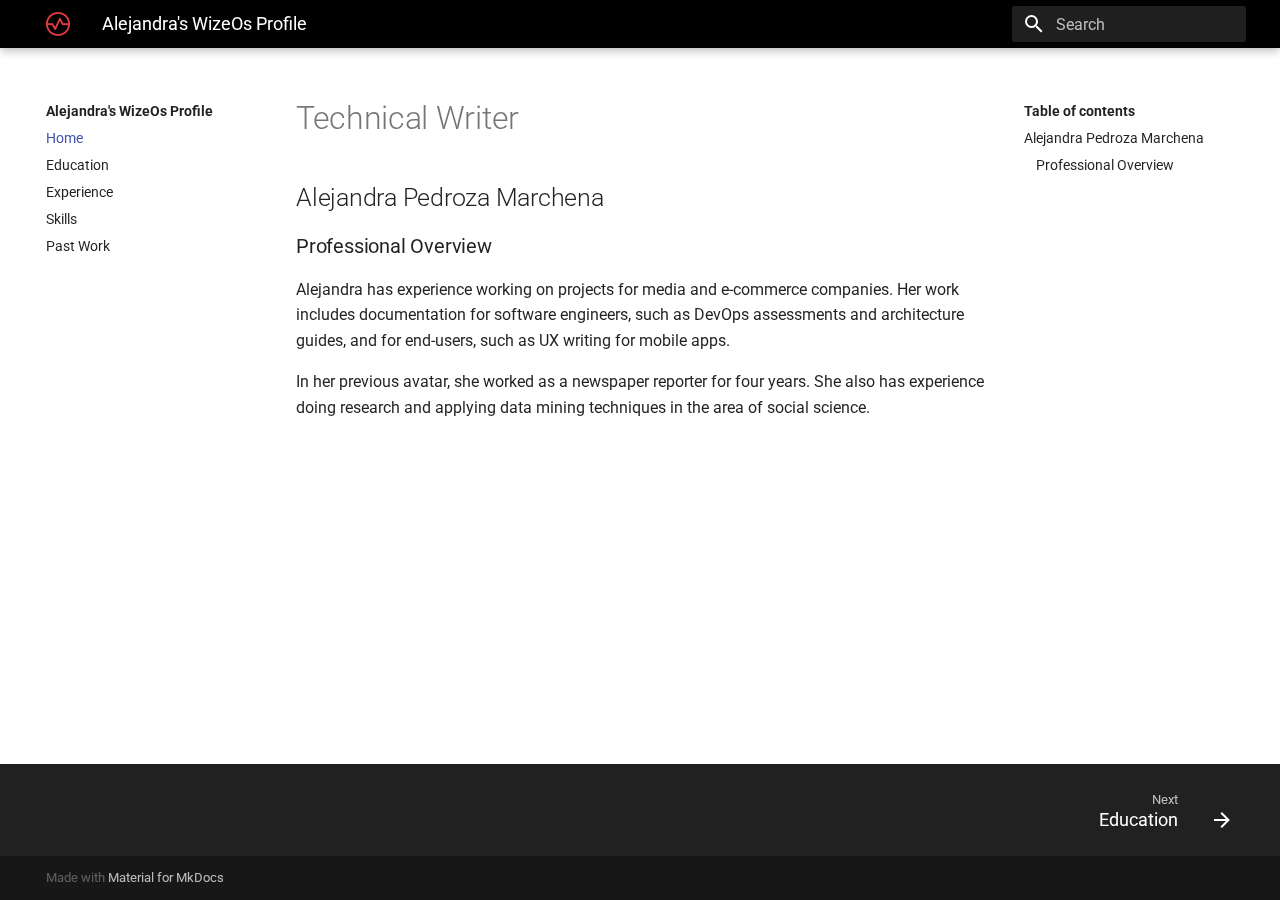
==== commit b989d6c5: "added testing page" ====
--- a/docs/index.html
+++ b/docs/index.html
@@ -14,7 +14,7 @@
     
     
       
-        <title>Wizeline MkDocs Template</title>
+        <title>Alejandra's WizeOs Profile</title>
       
     
     
@@ -63,7 +63,7 @@
     <div data-md-component="skip">
       
         
-        <a href="#index-page" class="md-skip">
+        <a href="#technical-writer" class="md-skip">
           Skip to content
         </a>
       
@@ -74,7 +74,7 @@
     
       <header class="md-header" data-md-component="header">
   <nav class="md-header__inner md-grid" aria-label="Header">
-    <a href="." title="Wizeline MkDocs Template" class="md-header__button md-logo" aria-label="Wizeline MkDocs Template" data-md-component="logo">
+    <a href="." title="Alejandra&#39;s WizeOs Profile" class="md-header__button md-logo" aria-label="Alejandra's WizeOs Profile" data-md-component="logo">
       
   <img src="images/wizeline_isotype.png" alt="logo">
 
@@ -86,7 +86,7 @@
       <div class="md-header__ellipsis">
         <div class="md-header__topic">
           <span class="md-ellipsis">
-            Wizeline MkDocs Template
+            Alejandra's WizeOs Profile
           </span>
         </div>
         <div class="md-header__topic" data-md-component="header-topic">
@@ -153,12 +153,12 @@
 
 <nav class="md-nav md-nav--primary" aria-label="Navigation" data-md-level="0">
   <label class="md-nav__title" for="__drawer">
-    <a href="." title="Wizeline MkDocs Template" class="md-nav__button md-logo" aria-label="Wizeline MkDocs Template" data-md-component="logo">
+    <a href="." title="Alejandra&#39;s WizeOs Profile" class="md-nav__button md-logo" aria-label="Alejandra's WizeOs Profile" data-md-component="logo">
       
   <img src="images/wizeline_isotype.png" alt="logo">
 
     </a>
-    Wizeline MkDocs Template
+    Alejandra's WizeOs Profile
   </label>
   
   <ul class="md-nav__list" data-md-scrollfix>
@@ -202,26 +202,25 @@
     <ul class="md-nav__list" data-md-component="toc" data-md-scrollfix>
       
         <li class="md-nav__item">
-  <a href="#wizeline-docops-template" class="md-nav__link">
-    Wizeline DocOps Template
+  <a href="#alejandra-pedroza-marchena" class="md-nav__link">
+    Alejandra Pedroza Marchena
   </a>
   
+    <nav class="md-nav" aria-label="Alejandra Pedroza Marchena">
+      <ul class="md-nav__list">
+        
+          <li class="md-nav__item">
+  <a href="#professional-overview" class="md-nav__link">
+    Professional Overview
+  </a>
+  
 </li>
-      
-        <li class="md-nav__item">
-  <a href="#adding-information-to-the-page" class="md-nav__link">
-    Adding Information to the Page
-  </a>
+        
+      </ul>
+    </nav>
   
 </li>
       
-        <li class="md-nav__item">
-  <a href="#adding-a-new-page" class="md-nav__link">
-    Adding a New Page
-  </a>
-  
-</li>
-      
     </ul>
   
 </nav>
@@ -238,8 +237,53 @@
   
   
     <li class="md-nav__item">
-      <a href="about/" class="md-nav__link">
-        About
+      <a href="education/" class="md-nav__link">
+        Education
+      </a>
+    </li>
+  
+
+    
+      
+      
+      
+
+  
+  
+  
+    <li class="md-nav__item">
+      <a href="experience/" class="md-nav__link">
+        Experience
+      </a>
+    </li>
+  
+
+    
+      
+      
+      
+
+  
+  
+  
+    <li class="md-nav__item">
+      <a href="skills/" class="md-nav__link">
+        Skills
+      </a>
+    </li>
+  
+
+    
+      
+      
+      
+
+  
+  
+  
+    <li class="md-nav__item">
+      <a href="past-work/" class="md-nav__link">
+        Past Work
       </a>
     </li>
   
@@ -270,23 +314,22 @@
     <ul class="md-nav__list" data-md-component="toc" data-md-scrollfix>
       
         <li class="md-nav__item">
-  <a href="#wizeline-docops-template" class="md-nav__link">
-    Wizeline DocOps Template
+  <a href="#alejandra-pedroza-marchena" class="md-nav__link">
+    Alejandra Pedroza Marchena
   </a>
   
+    <nav class="md-nav" aria-label="Alejandra Pedroza Marchena">
+      <ul class="md-nav__list">
+        
+          <li class="md-nav__item">
+  <a href="#professional-overview" class="md-nav__link">
+    Professional Overview
+  </a>
+  
 </li>
-      
-        <li class="md-nav__item">
-  <a href="#adding-information-to-the-page" class="md-nav__link">
-    Adding Information to the Page
-  </a>
-  
-</li>
-      
-        <li class="md-nav__item">
-  <a href="#adding-a-new-page" class="md-nav__link">
-    Adding a New Page
-  </a>
+        
+      </ul>
+    </nav>
   
 </li>
       
@@ -303,30 +346,11 @@
               
                 
                 
-                <h1 id="index-page">Index Page</h1>
-<h2 id="wizeline-docops-template">Wizeline DocOps Template</h2>
-<p>Welcome to the DocOps Template</p>
-<h2 id="adding-information-to-the-page">Adding Information to the Page</h2>
-<p>Use Markdown to add information to the pages of your site.</p>
-<p>For example, here is a list:</p>
-<ol>
-<li>Item 1</li>
-<li>Item 2</li>
-<li>Item 3</li>
-</ol>
-<p>Here is another list:</p>
-<ul>
-<li>Another item</li>
-<li>Another item</li>
-</ul>
-<h2 id="adding-a-new-page">Adding a New Page</h2>
-<p>Add new pages to your site doing the following:</p>
-<ol>
-<li>Create a <em>.md</em> file to the <strong>docs</strong> folder.</li>
-<li>Open the <strong>mkdocs.yml</strong> file.</li>
-<li>Add the title of the page and the name of the <em>.md</em> file you created under <strong>nav:</strong>.</li>
-</ol>
-<p>To learn more about how to write your documents using MkDocs, refer to the official page <a href="https://www.mkdocs.org/user-guide/writing-your-docs/">Writing your docs</a>.</p>
+                <h1 id="technical-writer">Technical Writer</h1>
+<h2 id="alejandra-pedroza-marchena">Alejandra Pedroza Marchena</h2>
+<h3 id="professional-overview">Professional Overview</h3>
+<p>Alejandra has experience working on projects for media and e-commerce companies. Her work includes documentation for software engineers, such as DevOps assessments and architecture guides, and for end-users, such as UX writing for mobile apps.</p>
+<p>In her previous avatar, she worked as a newspaper reporter for four years. She also has experience doing research and applying data mining techniques in the area of social science.</p>
                 
               
               
@@ -346,13 +370,13 @@
     <nav class="md-footer__inner md-grid" aria-label="Footer">
       
       
-        <a href="about/" class="md-footer__link md-footer__link--next" rel="next">
+        <a href="education/" class="md-footer__link md-footer__link--next" rel="next">
           <div class="md-footer__title">
             <div class="md-ellipsis">
               <span class="md-footer__direction">
                 Next
               </span>
-              About
+              Education
             </div>
           </div>
           <div class="md-footer__button md-icon">
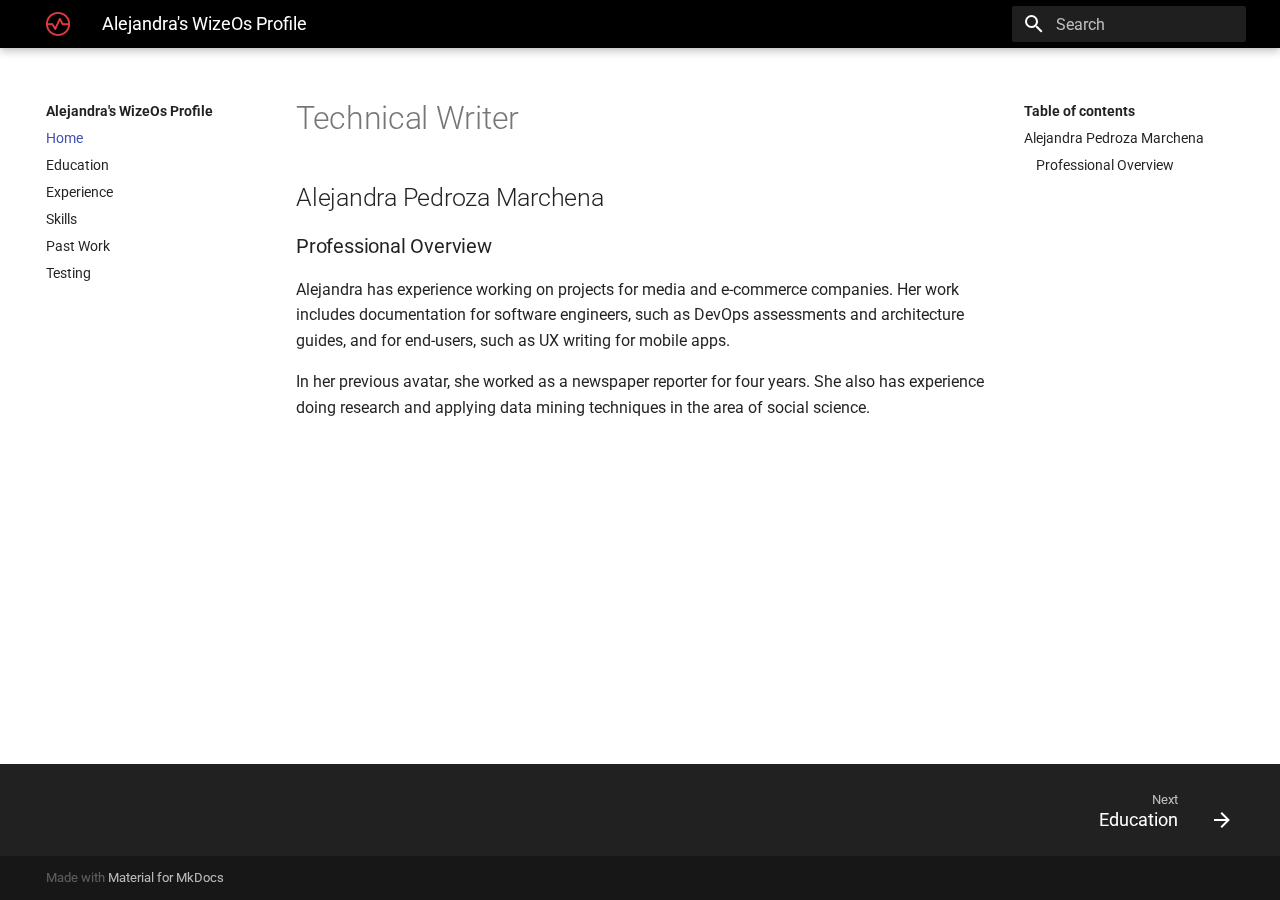
==== commit 641e1c72: "added testing page to deploy in github pages" ====
--- a/docs/index.html
+++ b/docs/index.html
@@ -289,6 +289,21 @@
   
 
     
+      
+      
+      
+
+  
+  
+  
+    <li class="md-nav__item">
+      <a href="testing/" class="md-nav__link">
+        Testing
+      </a>
+    </li>
+  
+
+    
   </ul>
 </nav>
                   </div>
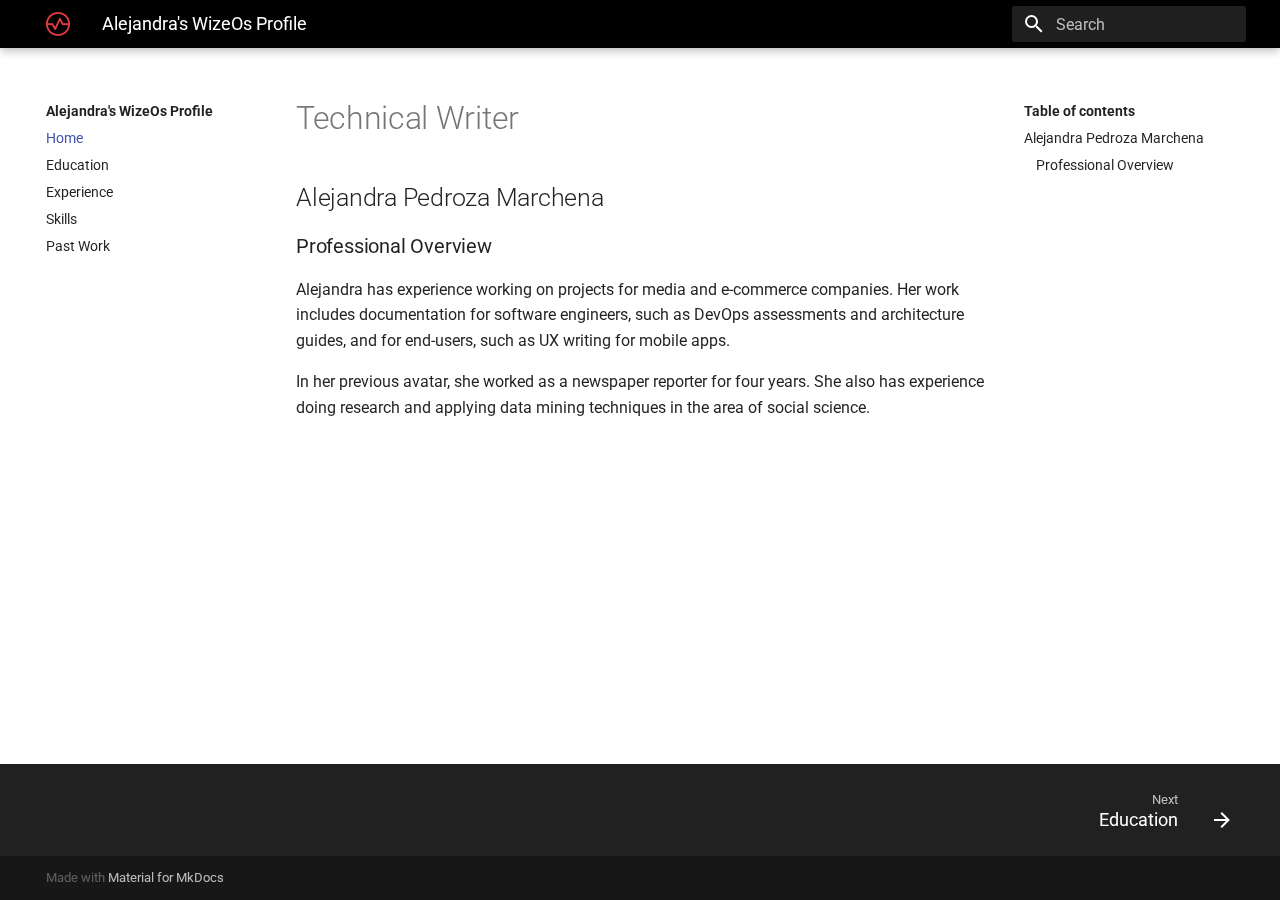
==== commit 40bc2c7e: "removed testing and bout pages to deploy in github pages" ====
--- a/docs/index.html
+++ b/docs/index.html
@@ -289,21 +289,6 @@
   
 
     
-      
-      
-      
-
-  
-  
-  
-    <li class="md-nav__item">
-      <a href="testing/" class="md-nav__link">
-        Testing
-      </a>
-    </li>
-  
-
-    
   </ul>
 </nav>
                   </div>
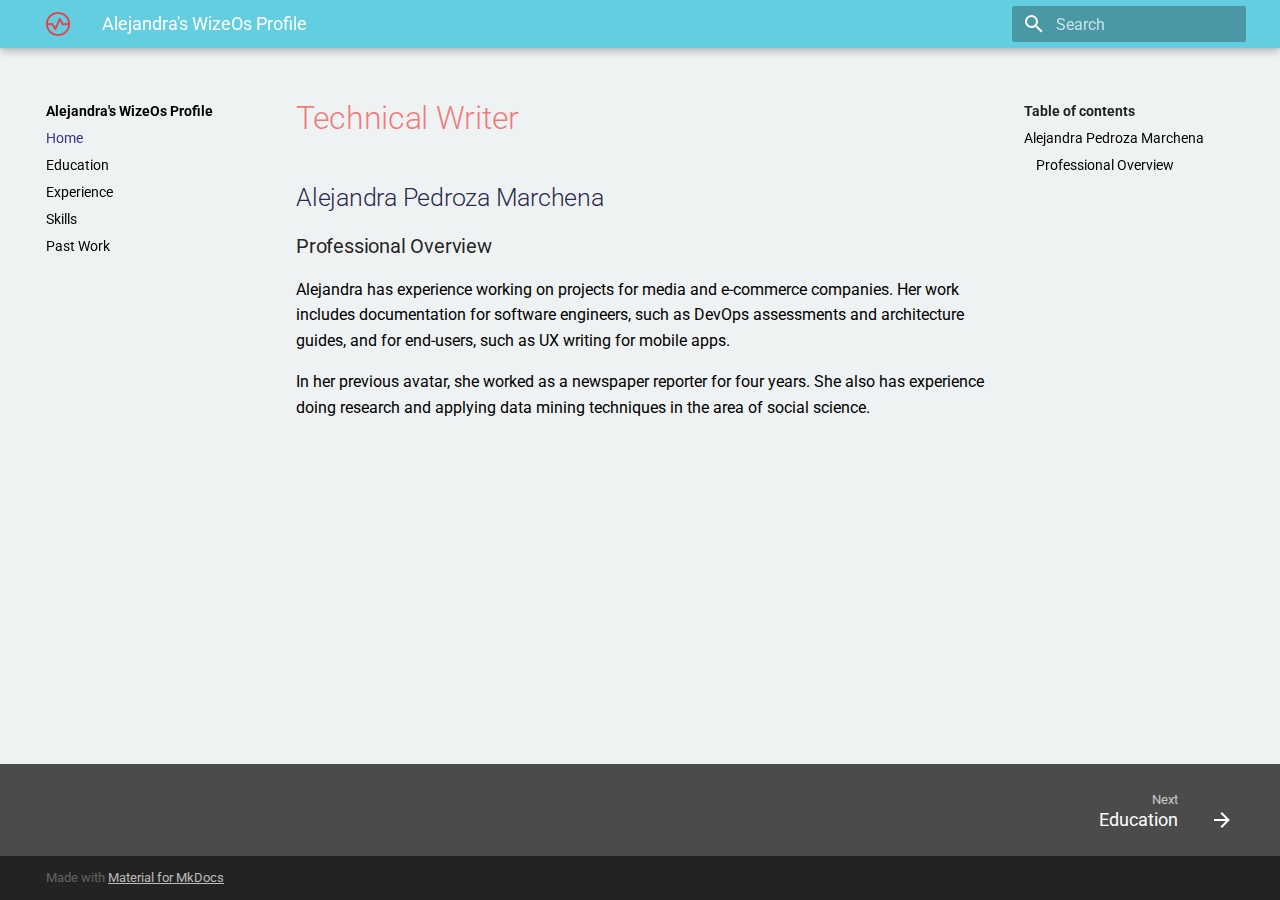
==== commit f4fe08c1: "added customizations" ====
--- a/docs/index.html
+++ b/docs/index.html
@@ -23,10 +23,6 @@
         
         <link rel="stylesheet" href="assets/stylesheets/palette.ef6f36e2.min.css">
         
-          
-          
-          <meta name="theme-color" content="#000000">
-        
       
     
     
@@ -40,6 +36,8 @@
     
     
     
+      <link rel="stylesheet" href="css/custom.css">
+    
     
       
     
@@ -52,7 +50,7 @@
     
     
     
-    <body dir="ltr" data-md-color-scheme="" data-md-color-primary="black" data-md-color-accent="indigo">
+    <body dir="ltr" data-md-color-scheme="" data-md-color-primary="none" data-md-color-accent="none">
   
     
     <script>function __prefix(e){return new URL(".",location).pathname+"."+e}function __get(e,t=localStorage){return JSON.parse(t.getItem(__prefix(e)))}</script>
--- a/docs/css/custom.css
+++ b/docs/css/custom.css
@@ -0,0 +1,131 @@
+/* Material Theme */
+
+/* Fonts to use on the site */
+:root {
+    --md-text-font-family: "Roboto";
+    --md-code-font-family: "Times New Roman";
+}
+
+/* Main Header */
+.md-header {
+    color: rgb(255, 255, 255);
+    background-color: rgb(100, 206, 225);
+}
+
+/* Main background*/
+.md-main {
+    background-color: rgb(239, 242, 242);
+}
+
+/* Headings  h1 */
+.md-typeset h1 {
+ color: rgba(243, 14, 14, 0.54);
+ font-weight: 300;
+/* font-family: Arial, Helvetica, sans-serif;
+*/}
+/* Headings  h2 */
+.md-typeset h2 {
+    color: rgba(6, 3, 53, 0.87);
+/*    font-size: x-large;
+    font-weight: 400;
+    font-family: Cambria, Cochin, Georgia, Times, 'Times New Roman', serif;
+*/   }
+
+/* Paragraph */
+p {
+    color: rgb(0, 0, 0);
+}
+
+/* Unsorted list */
+ul {
+    color: rgb(0, 0, 0);
+}
+
+/* Sorted list */
+ol {
+    color: rgb(0, 0, 0);
+}
+
+/* Links 
+The four links states are:
+
+a:link - a normal, unvisited link
+a:visited - a link the user has visited
+a:hover - a link when the user mouses over it
+a:active - a link the moment it is clicked */
+
+.md-typeset a {
+    color: rgb(141, 33, 13);
+    text-decoration:underline;
+}
+
+.md-typeset a:hover {
+    color: darkred;
+    cursor: pointer;
+}
+
+/* Heading of the left menu */
+.md-nav--primary .md-nav__title {
+    color: rgb(0, 0, 0);
+    
+    /*font-size: medium;
+    font-weight: bold;*/
+}
+
+/* Active element of the left menu */
+.md-nav__item md-nav__link--active {
+    color:rgb(0, 0, 0);
+}
+/* Active element of the left menu - Second option */
+:root {
+    --md-primary-fg-color: rgb(53, 51, 141);
+}
+
+/* Element of the left menu */
+.md-nav__link {
+    color:rgb(0, 0, 0);
+}
+
+/* Background of the menus*/
+.md-sidebar__scrollwrap {
+    background-color: rgba(0, 0, 0, 0);
+}
+
+/* Footer */
+.md-footer {
+    background-color: rgb(75, 75, 75);
+}
+
+/* Below Footer */
+.md-footer-meta.md-typeset {
+    background-color: rgba(0, 0, 0, 0.534);
+}
+/* Next and Previous labels */
+.md-footer__direction {
+    color: white;
+}
+/* Name of the following and previous pages */
+.md-ellipsis {
+    color: white;
+}
+
+
+
+
+
+
+/* readthedocs theme */
+.wy-side-nav-search {
+    background-color: black;
+}
+
+.wy-side-nav-search>a {
+    color: red;
+}
+
+/* mkdocs theme*/
+
+.bs-sidebar .nav .nav > li > a {
+    color:black;
+}
+
